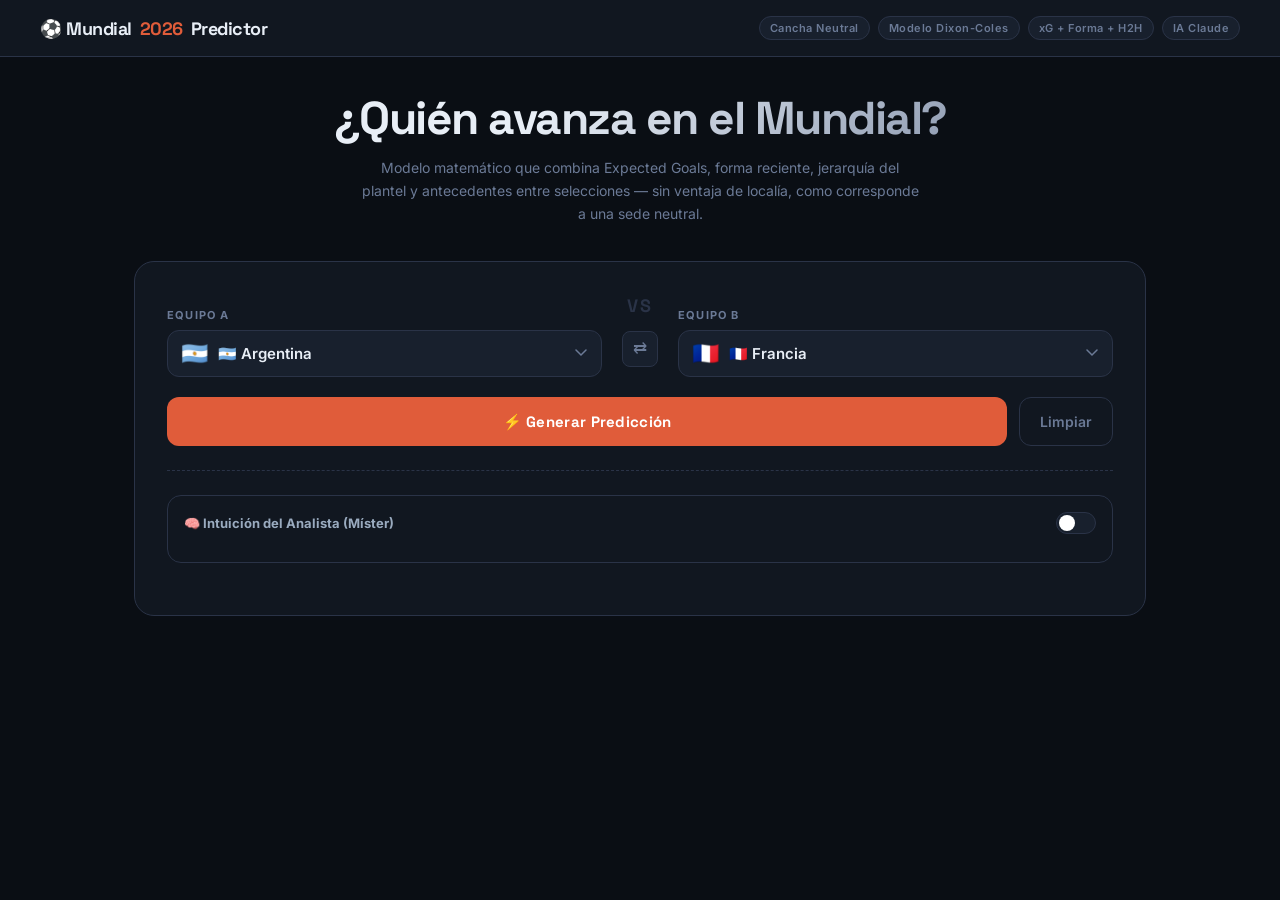
==== index.html @ 2b90922e "refactor: Eliminar módulo de mercado de UI y delegarlo al prompt dinámico de la IA" ====
<!DOCTYPE html>
<html lang="es">
<head>
<meta charset="UTF-8">
<meta name="viewport" content="width=device-width, initial-scale=1.0">
<title>Mundial 2026 — Predictor Avanzado</title>

<script async src="https://pagead2.googlesyndication.com/pagead/js/adsbygoogle.js?client=ca-pub-3773162885615720" crossorigin="anonymous"></script>

<style>
  @import url('https://fonts.googleapis.com/css2?family=Inter:wght@300;400;500;600;700;800;900&family=Space+Grotesk:wght@400;500;600;700;800&display=swap');

  :root {
    --bg: #0a0e14;
    --surface: #111720;
    --surface2: #18202d;
    --surface3: #1e2838;
    --border: #2a3347;
    --text: #e8eef6;
    --text-muted: #6b7a96;
    --text-soft: #9aabbf;
    --accent: #e05c3a;
    --accent2: #4a9eff;
    --green: #3ecf8e;
    --gold: #f0b429;
    --purple: #a855f7;
  }

  * { box-sizing: border-box; margin: 0; padding: 0; }

  body {
    background: var(--bg);
    color: var(--text);
    font-family: 'Inter', sans-serif;
    min-height: 100vh;
    display: flex;
    flex-direction: column;
    align-items: center;
  }

  header {
    width: 100%;
    padding: 16px 40px;
    border-bottom: 1px solid var(--border);
    display: flex;
    align-items: center;
    gap: 14px;
    background: var(--surface);
    position: sticky;
    top: 0;
    z-index: 100;
  }
  .logo {
    font-family: 'Space Grotesk', sans-serif;
    font-size: 18px;
    font-weight: 800;
    letter-spacing: -0.5px;
    display: flex;
    align-items: center;
    gap: 8px;
  }
  .logo .hl { color: var(--accent); }

  .header-pills { margin-left: auto; display: flex; gap: 8px; flex-wrap: wrap; }
  .pill {
    font-size: 11px; font-weight: 600; letter-spacing: 0.5px;
    padding: 4px 10px; border-radius: 20px;
    background: var(--surface2); border: 1px solid var(--border); color: var(--text-muted);
  }

  main { width: 100%; max-width: 1060px; padding: 36px 24px 80px; }

  .hero { text-align: center; margin-bottom: 36px; }
  .hero h1 {
    font-family: 'Space Grotesk', sans-serif;
    font-size: clamp(26px, 5vw, 46px);
    font-weight: 800; letter-spacing: -1.5px; line-height: 1.1;
    background: linear-gradient(135deg, var(--text) 40%, var(--text-muted));
    -webkit-background-clip: text; -webkit-text-fill-color: transparent; background-clip: text;
    margin-bottom: 12px;
  }
  .hero p { color: var(--text-muted); font-size: 14px; max-width: 560px; margin: 0 auto; line-height: 1.65; }

  .selector-card {
    background: var(--surface); border: 1px solid var(--border);
    border-radius: 20px; padding: 32px; margin-bottom: 24px;
  }

  .teams-row {
    display: grid; grid-template-columns: 1fr auto 1fr;
    gap: 20px; align-items: end; margin-bottom: 20px;
  }
  .vs-badge {
    font-family: 'Space Grotesk', sans-serif; font-size: 18px; font-weight: 800;
    color: var(--border); text-align: center; padding-bottom: 14px; letter-spacing: 2px;
  }
  .team-selector label {
    display: block; font-size: 11px; font-weight: 700;
    letter-spacing: 1.2px; text-transform: uppercase; color: var(--text-muted); margin-bottom: 8px;
  }
  .select-wrapper { position: relative; }
  .team-preview {
    position: absolute; left: 14px; top: 50%; transform: translateY(-50%);
    font-size: 22px; pointer-events: none; z-index: 1; line-height: 1;
  }
  .team-selector select {
    width: 100%; background: var(--surface2); color: var(--text);
    border: 1px solid var(--border); border-radius: 12px;
    padding: 13px 40px 13px 50px; font-size: 15px;
    font-family: 'Inter', sans-serif; font-weight: 600; cursor: pointer; appearance: none;
    background-image: url("data:image/svg+xml,%3Csvg xmlns='http://www.w3.org/2000/svg' width='12' height='8' viewBox='0 0 12 8'%3E%3Cpath d='M1 1l5 5 5-5' stroke='%236b7a96' stroke-width='1.5' fill='none' stroke-linecap='round'/%3E%3C/svg%3E");
    background-repeat: no-repeat; background-position: right 14px center; transition: border-color .15s;
  }
  .team-selector select:focus { outline: none; border-color: var(--accent2); box-shadow: 0 0 0 3px rgba(74,158,255,.1); }
  .team-selector select optgroup { background: var(--surface); color: var(--accent2); font-weight: 700; font-size: 12px; }
  .team-selector select option { color: var(--text); font-weight: 500; background: var(--surface2); }

  .swap-btn {
    background: var(--surface2); border: 1px solid var(--border); border-radius: 8px;
    color: var(--text-muted); font-size: 17px; cursor: pointer;
    width: 36px; height: 36px; display: flex; align-items: center; justify-content: center;
    transition: all .15s; margin: 0 auto 10px;
  }
  .swap-btn:hover { background: var(--surface3); color: var(--text); border-color: var(--text-muted); }

  .btn-row { display: flex; gap: 12px; }
  .predict-btn {
    flex: 1; padding: 15px; background: var(--accent); color: white; border: none;
    border-radius: 12px; font-size: 15px; font-weight: 700; font-family: 'Space Grotesk', sans-serif;
    cursor: pointer; transition: opacity .15s, transform .1s; letter-spacing: 0.3px;
  }
  .predict-btn:hover { opacity: .88; }
  .predict-btn:active { transform: scale(.98); }
  .predict-btn:disabled { opacity: .4; cursor: not-allowed; }
  .clear-btn {
    padding: 15px 20px; background: transparent; color: var(--text-muted);
    border: 1px solid var(--border); border-radius: 12px; font-size: 14px; font-weight: 600;
    cursor: pointer; transition: all .15s; font-family: 'Inter', sans-serif;
  }
  .clear-btn:hover { color: var(--text); border-color: var(--text-muted); }

  .error-msg {
    background: rgba(224,92,58,.1); border: 1px solid rgba(224,92,58,.3);
    border-radius: 10px; padding: 14px 18px; color: #f09070; font-size: 14px;
    margin-top: 12px; display: none;
  }
  .error-msg.visible { display: block; }

  /* Market & User Settings */
  .market-settings {
    margin-top: 24px; padding-top: 24px; border-top: 1px dashed var(--border);
  }
  .settings-section { margin-bottom: 20px; background: var(--surface); padding: 16px; border-radius: 14px; border: 1px solid var(--border); }
  .market-header { display: flex; justify-content: space-between; align-items: center; margin-bottom: 12px; }
  .market-title { font-size: 13px; font-weight: 700; color: var(--text-soft); display: flex; align-items: center; gap: 8px; }
  .market-toggle { 
    appearance: none; width: 40px; height: 22px; background: var(--surface2); border-radius: 20px;
    position: relative; cursor: pointer; outline: none; border: 1px solid var(--border); transition: 0.3s;
  }
  .market-toggle:checked { background: var(--accent); border-color: var(--accent); }
  .market-toggle::after {
    content: ''; position: absolute; top: 2px; left: 2px; width: 16px; height: 16px;
    background: white; border-radius: 50%; transition: 0.3s;
  }
  .market-toggle:checked::after { transform: translateX(18px); }
  
  .market-body { display: none; gap: 12px; flex-wrap: wrap; animation: fadeIn .3s ease; }
  .market-input-group { flex: 1; min-width: 80px; background: var(--surface2); padding: 10px; border-radius: 10px; border: 1px solid var(--border); }
  .market-input-group label { display: block; font-size: 9px; font-weight: 700; text-transform: uppercase; color: var(--text-muted); margin-bottom: 6px; }
  .market-input-group input { width: 100%; background: var(--surface); color: var(--text); border: 1px solid var(--border); padding: 6px; border-radius: 6px; font-family: 'Space Grotesk', sans-serif; font-weight: 700; font-size: 14px; text-align: center; }
  .market-input-group input:focus { outline: none; border-color: var(--accent); }
  .weight-group { border-color: var(--purple); }
  .weight-group label { color: var(--purple); }

  .loading { display: none; text-align: center; padding: 48px 24px; }
  .loading.visible { display: block; }
  .spinner-ring {
    width: 44px; height: 44px; border: 3px solid var(--border); border-top-color: var(--accent);
    border-radius: 50%; animation: spin .7s linear infinite; margin: 0 auto 16px;
  }
  @keyframes spin { to { transform: rotate(360deg); } }
  .loading p { color: var(--text-muted); font-size: 14px; }
  .loading .loading-team { color: var(--text); font-weight: 700; font-size: 17px; margin-bottom: 6px; }

  .result-section { display: none; }
  .result-section.visible { display: block; animation: fadeIn .3s ease; }
  @keyframes fadeIn { from { opacity: 0; transform: translateY(8px); } to { opacity: 1; transform: translateY(0); } }

  /* Match header */
  .match-header {
    display: grid; grid-template-columns: 1fr auto 1fr;
    align-items: center; gap: 20px; margin-bottom: 20px;
    padding: 28px 32px; background: var(--surface); border: 1px solid var(--border); border-radius: 20px;
  }
  .team-info { text-align: center; }
  .team-flag { font-size: 54px; line-height: 1; display: block; margin-bottom: 10px; }
  .team-name { font-family: 'Space Grotesk', sans-serif; font-size: 19px; font-weight: 800; letter-spacing: -0.4px; }
  .team-confed { font-size: 11px; color: var(--text-muted); margin-top: 3px; text-transform: uppercase; letter-spacing: 1px; }
  .team-rating {
    display: inline-flex; align-items: center; gap: 5px; margin-top: 8px; font-size: 13px; font-weight: 700;
    padding: 4px 12px; border-radius: 20px; background: var(--surface2); border: 1px solid var(--border);
  }
  .match-center { text-align: center; }
  .vs-text { font-family: 'Space Grotesk', sans-serif; font-size: 22px; font-weight: 800; color: var(--border); letter-spacing: 3px; }
  .match-badge {
    display: inline-block; font-size: 10px; font-weight: 700; letter-spacing: 1.5px;
    text-transform: uppercase; color: var(--text-muted); border: 1px solid var(--border);
    border-radius: 20px; padding: 3px 10px; margin-top: 8px;
  }
  .neutral-badge {
    display: inline-block; font-size: 10px; font-weight: 700; padding: 3px 10px;
    border-radius: 20px; background: rgba(62,207,142,.1); border: 1px solid rgba(62,207,142,.3);
    color: var(--green); margin-top: 6px; letter-spacing: 0.5px;
  }

  /* H2H bar */
  .h2h-card {
    background: var(--surface); border: 1px solid var(--border); border-radius: 16px;
    padding: 20px 24px; margin-bottom: 20px;
  }
  .h2h-title { font-size: 11px; font-weight: 700; text-transform: uppercase; letter-spacing: 1px; color: var(--text-muted); margin-bottom: 14px; }
  .h2h-bar-wrap { display: flex; align-items: center; gap: 14px; margin-bottom: 10px; }
  .h2h-team { font-size: 13px; font-weight: 700; min-width: 90px; }
  .h2h-team.right { text-align: right; }
  .h2h-bar { flex: 1; height: 10px; background: var(--surface2); border-radius: 10px; overflow: hidden; display: flex; }
  .h2h-seg-a { background: var(--accent2); height: 100%; transition: width .6s ease; }
  .h2h-seg-d { background: var(--surface3); height: 100%; }
  .h2h-seg-b { background: var(--accent); height: 100%; transition: width .6s ease; }
  .h2h-counts { display: flex; justify-content: space-between; font-size: 13px; font-weight: 600; }
  .h2h-counts .wins-a { color: var(--accent2); }
  .h2h-counts .draws { color: var(--text-muted); }
  .h2h-counts .wins-b { color: var(--accent); }
  .h2h-note { font-size: 12px; color: var(--text-muted); margin-top: 8px; }

  /* Radar / profile strip */
  .profile-strip {
    display: grid; grid-template-columns: 1fr 1fr; gap: 12px; margin-bottom: 20px;
  }
  .profile-card {
    background: var(--surface); border: 1px solid var(--border); border-radius: 16px; padding: 20px;
  }
  .profile-card h4 { font-size: 13px; font-weight: 700; margin-bottom: 14px; display: flex; align-items: center; gap: 8px; }
  .attr-row { display: flex; align-items: center; gap: 10px; margin-bottom: 10px; }
  .attr-label { font-size: 11px; color: var(--text-muted); min-width: 120px; font-weight: 500; }
  .attr-bar-track { flex: 1; background: var(--surface2); border-radius: 6px; height: 6px; overflow: hidden; }
  .attr-bar-fill { height: 100%; border-radius: 6px; transition: width .5s ease; }
  .attr-val { font-size: 12px; font-weight: 700; min-width: 34px; text-align: right; }

  /* Top scores */
  .top-scores { display: grid; grid-template-columns: repeat(3, 1fr); gap: 10px; margin-bottom: 20px; }
  .score-card {
    background: var(--surface); border: 1px solid var(--border); border-radius: 14px;
    padding: 16px; text-align: center;
  }
  .score-card.top1 { border-color: var(--gold); }
  .score-card .rank { font-size: 10px; font-weight: 700; letter-spacing: 1px; text-transform: uppercase; color: var(--text-muted); margin-bottom: 6px; }
  .score-card .score-val { font-family: 'Space Grotesk', sans-serif; font-size: 24px; font-weight: 800; letter-spacing: -0.5px; }
  .score-card.top1 .score-val { color: var(--gold); }
  .score-card .score-pct { font-size: 12px; color: var(--text-muted); margin-top: 4px; }

  /* Prob bars */
  .prob-bars { display: grid; grid-template-columns: 1fr 1fr 1fr; gap: 12px; margin-bottom: 20px; }
  .prob-bar-card {
    background: var(--surface); border: 1px solid var(--border); border-radius: 14px;
    padding: 22px 20px; text-align: center; position: relative; overflow: hidden;
  }
  .prob-bar-card::after {
    content: ''; position: absolute; bottom: 0; left: 0; right: 0;
    height: 3px; border-radius: 0 0 14px 14px;
  }
  .prob-bar-card.teamA::after { background: var(--accent2); }
  .prob-bar-card.draw::after  { background: var(--gold); }
  .prob-bar-card.teamB::after { background: var(--accent); }
  .prob-bar-card .label { font-size: 11px; font-weight: 700; letter-spacing: 0.8px; text-transform: uppercase; color: var(--text-muted); margin-bottom: 10px; }
  .prob-bar-card .value { font-family: 'Space Grotesk', sans-serif; font-size: 36px; font-weight: 800; letter-spacing: -1.5px; line-height: 1; }
  .prob-bar-card.teamA .value { color: var(--accent2); }
  .prob-bar-card.draw .value  { color: var(--gold); }
  .prob-bar-card.teamB .value { color: var(--accent); }
  .prob-bar-card .sub { font-size: 12px; color: var(--text-muted); margin-top: 6px; }
  .prob-fill-track { background: var(--surface2); border-radius: 4px; height: 4px; margin-top: 12px; overflow: hidden; }
  .prob-fill { height: 100%; border-radius: 4px; transition: width .8s ease; }
  .prob-bar-card.teamA .prob-fill { background: var(--accent2); }
  .prob-bar-card.draw .prob-fill  { background: var(--gold); }
  .prob-bar-card.teamB .prob-fill { background: var(--accent); }

  /* Stats strip */
  .stats-strip { display: grid; grid-template-columns: repeat(4, 1fr); gap: 10px; margin-bottom: 20px; }
  .stat-box { background: var(--surface); border: 1px solid var(--border); border-radius: 14px; padding: 16px; text-align: center; }
  .stat-box .s-label { font-size: 10px; font-weight: 700; text-transform: uppercase; letter-spacing: 1px; color: var(--text-muted); margin-bottom: 6px; }
  .stat-box .s-val { font-family: 'Space Grotesk', sans-serif; font-size: 20px; font-weight: 800; }
  .stat-box .s-sub { font-size: 11px; color: var(--text-muted); margin-top: 3px; }

  /* Matrix */
  .matrix-wrapper {
    background: var(--surface); border: 1px solid var(--border);
    border-radius: 20px; padding: 28px; overflow-x: auto; margin-bottom: 12px;
  }
  .section-title {
    font-family: 'Space Grotesk', sans-serif; font-size: 13px; font-weight: 700;
    color: var(--text-muted); letter-spacing: 0.5px; text-transform: uppercase;
    margin-bottom: 16px; display: flex; align-items: center; gap: 8px;
  }
  .section-title .dot { width: 7px; height: 7px; border-radius: 50%; background: var(--accent); flex-shrink: 0; }
  .matrix-legend { display: flex; gap: 16px; flex-wrap: wrap; margin-bottom: 14px; }
  .legend-item { display: flex; align-items: center; gap: 6px; font-size: 11px; color: var(--text-muted); }
  .legend-swatch { width: 12px; height: 12px; border-radius: 3px; }
  .axis-label-x { text-align: center; font-size: 10px; font-weight: 700; letter-spacing: 1.5px; text-transform: uppercase; color: var(--accent); margin-bottom: 10px; }
  .axis-label-y-wrap { display: flex; align-items: center; gap: 12px; }
  .axis-label-y { writing-mode: vertical-rl; transform: rotate(180deg); font-size: 10px; font-weight: 700; letter-spacing: 1.5px; text-transform: uppercase; color: var(--accent2); }
  table.matrix { border-collapse: separate; border-spacing: 4px; }
  table.matrix th { font-size: 12px; font-weight: 700; color: var(--text-muted); text-align: center; padding: 0 6px 6px; min-width: 72px; }
  table.matrix td {
    border-radius: 10px; text-align: center; padding: 11px 6px 9px; min-width: 72px;
    cursor: default; transition: transform .12s, filter .12s; position: relative;
  }
  table.matrix td:hover { transform: scale(1.07); filter: brightness(1.2); z-index: 2; }
  table.matrix td .pct { font-family: 'Space Grotesk', sans-serif; font-size: 15px; font-weight: 700; display: block; line-height: 1; }
  table.matrix td .score { font-size: 10px; margin-top: 5px; opacity: .6; display: block; font-weight: 600; }
  table.matrix td.highlighted { box-shadow: 0 0 0 2.5px var(--gold) !important; }
  td.c-max  { background: #b83220; }
  td.c-high { background: #8a2416; }
  td.c-mid  { background: #2a6880; }
  td.c-low  { background: #1f3f54; }
  td.c-vlow { background: #141f2a; }

  /* Model explainer */
  .model-explainer {
    background: var(--surface); border: 1px solid var(--border); border-radius: 16px;
    padding: 20px 24px; margin-bottom: 20px; font-size: 13px; color: var(--text-muted); line-height: 1.6;
  }
  .model-explainer strong { color: var(--text-soft); }
  .model-weights { display: flex; flex-wrap: wrap; gap: 10px; margin-top: 12px; }
  .weight-chip {
    background: var(--surface2); border: 1px solid var(--border); border-radius: 8px;
    padding: 5px 12px; font-size: 11px; font-weight: 600; color: var(--text-muted);
  }
  .weight-chip span { color: var(--text); }

  /* AI */
  .ai-btn {
    background: linear-gradient(135deg, #6366f1, #a855f7); color: white; border: none;
    padding: 16px 24px; border-radius: 14px; font-weight: 700;
    font-family: 'Space Grotesk', sans-serif; font-size: 15px; cursor: pointer;
    margin-top: 20px; width: 100%; display: flex; align-items: center; justify-content: center;
    gap: 10px; transition: transform .2s, opacity .2s; box-shadow: 0 4px 20px rgba(168,85,247,.3);
  }
  .ai-btn:hover { opacity: .9; transform: translateY(-1px); }
  .ai-btn:disabled { opacity: .5; cursor: not-allowed; transform: none; }
  .ai-loading { display: none; align-items: center; gap: 12px; color: var(--purple); font-weight: 600; font-size: 14px; margin-top: 20px; justify-content: center; }
  .ai-loading.visible { display: flex; }
  .ai-card {
    background: var(--surface); border: 1px solid rgba(168,85,247,.4); border-radius: 20px;
    padding: 32px; margin-top: 20px; display: none; position: relative; overflow: hidden;
  }
  .ai-card::before { content: ''; position: absolute; top: 0; left: 0; right: 0; height: 3px; background: linear-gradient(90deg, #6366f1, #a855f7, #ec4899); }
  .ai-card.visible { display: block; animation: fadeIn .5s ease-out; }
  .ai-card-header { display: flex; align-items: center; justify-content: space-between; margin-bottom: 20px; }
  .ai-card h3 { font-family: 'Space Grotesk', sans-serif; font-size: 17px; font-weight: 700; display: flex; align-items: center; gap: 8px; }
  .ai-content { color: var(--text-soft); line-height: 1.75; font-size: 15px; }
  .ai-content p { margin-bottom: 16px; }
  .ai-content p:last-child { margin-bottom: 0; }
  .copy-btn {
    background: var(--surface2); border: 1px solid var(--border); border-radius: 8px;
    color: var(--text-muted); font-size: 12px; font-weight: 600; cursor: pointer;
    padding: 6px 12px; transition: all .15s; font-family: 'Inter', sans-serif; display: flex; align-items: center; gap: 6px;
  }
  .copy-btn:hover { color: var(--text); border-color: var(--text-muted); }

  @media (max-width: 680px) {
    header { padding: 14px 18px; }
    .header-pills { display: none; }
    main { padding: 24px 16px 60px; }
    .teams-row { grid-template-columns: 1fr; }
    .vs-badge { display: none; }
    .match-header { grid-template-columns: 1fr; gap: 14px; padding: 22px 18px; }
    .match-center { order: -1; }
    .prob-bars, .top-scores { grid-template-columns: 1fr; gap: 8px; }
    .stats-strip { grid-template-columns: 1fr 1fr; }
    .profile-strip { grid-template-columns: 1fr; }
    table.matrix td { min-width: 50px; padding: 8px 4px; }
    table.matrix td .pct { font-size: 12px; }
    table.matrix td .score { font-size: 9px; }
    .btn-row { flex-direction: column; }
  }
</style>
</head>
<body>

<header>
  <div class="logo">⚽ Mundial <span class="hl">2026</span> Predictor</div>
  <div class="header-pills">
    <span class="pill">Cancha Neutral</span>
    <span class="pill">Modelo Dixon-Coles</span>
    <span class="pill">xG + Forma + H2H</span>
    <span class="pill">IA Claude</span>
  </div>
</header>

<main>
  <div class="hero">
    <h1>¿Quién avanza en el Mundial?</h1>
    <p>Modelo matemático que combina Expected Goals, forma reciente, jerarquía del plantel y antecedentes entre selecciones — sin ventaja de localía, como corresponde a una sede neutral.</p>
  </div>

  <div style="width: 100%; max-width: 728px; margin: 0 auto 24px; text-align: center;">
    <ins class="adsbygoogle"
         style="display:block"
         data-ad-client="ca-pub-3773162885615720"
         data-ad-slot="7040594216"
         data-ad-format="auto"
         data-full-width-responsive="true"></ins>
    <script>
         (adsbygoogle = window.adsbygoogle || []).push({});
    </script>
  </div>

  <div class="selector-card">
    <div class="teams-row">
      <div class="team-selector">
        <label>Equipo A</label>
        <div class="select-wrapper">
          <span class="team-preview" id="previewA">🏳️</span>
          <select id="teamA" onchange="updatePreview('A')">
            <option value="">— Seleccioná un equipo —</option>
          </select>
        </div>
      </div>
      <div style="text-align:center">
        <div class="vs-badge">VS</div>
        <button class="swap-btn" onclick="swapTeams()" title="Intercambiar equipos">⇄</button>
      </div>
      <div class="team-selector">
        <label>Equipo B</label>
        <div class="select-wrapper">
          <span class="team-preview" id="previewB">🏳️</span>
          <select id="teamB" onchange="updatePreview('B')">
            <option value="">— Seleccioná un equipo —</option>
          </select>
        </div>
      </div>
    </div>
    <div class="btn-row">
      <button class="predict-btn" id="predictBtn" onclick="runPrediction()">⚡ Generar Predicción</button>
      <button class="clear-btn" onclick="clearResults()">Limpiar</button>
    </div>
    <div class="error-msg" id="errorMsg"></div>
    
    <div class="market-settings">

      <div class="settings-section">
        <div class="market-header">
          <div class="market-title">🧠 Intuición del Analista (Míster)</div>
          <input type="checkbox" id="userToggle" class="market-toggle" onchange="document.getElementById('userBody').style.display = this.checked ? 'flex' : 'none'">
        </div>
        <div class="market-body" id="userBody">
          <div class="market-input-group weight-group">
            <label>Peso (%)</label>
            <input type="number" id="userWeight" value="25" min="0" max="100">
          </div>
          <div class="market-input-group">
            <label>Local (%)</label>
            <input type="number" id="userProbA" value="50" min="0" max="100">
          </div>
          <div class="market-input-group">
            <label>Empate (%)</label>
            <input type="number" id="userProbD" value="30" min="0" max="100">
          </div>
          <div class="market-input-group">
            <label>Visitante (%)</label>
            <input type="number" id="userProbB" value="20" min="0" max="100">
          </div>
        </div>
      </div>
    </div>
  </div>

  <div class="loading" id="loading">
    <div class="spinner-ring"></div>
    <div class="loading-team" id="loadingTeam"></div>
    <p>Calculando modelo compuesto...</p>
  </div>

  <div class="result-section" id="resultSection">
    <div class="match-header" id="matchHeader"></div>
    <div class="h2h-card" id="h2hCard"></div>
    <div class="profile-strip" id="profileStrip"></div>
    <div class="section-title" style="margin-bottom:12px"><div class="dot" style="background:var(--gold)"></div>Resultados más probables</div>
    <div class="top-scores" id="topScores"></div>
    <div class="section-title" style="margin-bottom:12px"><div class="dot"></div>Probabilidades de resultado</div>
    <div class="prob-bars" id="probBars"></div>
    <div class="stats-strip" id="statsStrip"></div>
    <div class="matrix-wrapper" id="matrixWrapper"></div>
    <div class="model-explainer" id="modelExplainer"></div>

    <div style="width: 100%; margin-bottom: 20px; text-align: center;">
      <ins class="adsbygoogle"
           style="display:block"
           data-ad-client="ca-pub-3773162885615720"
           data-ad-slot="5585821985"
           data-ad-format="auto"
           data-full-width-responsive="true"></ins>
      <script>
           (adsbygoogle = window.adsbygoogle || []).push({});
      </script>
    </div>

    <button class="ai-btn" id="aiBtn" onclick="handleAIGeneration()">✨ Generar Prompt para mi IA Local</button>
    <div class="ai-loading" id="aiLoading">
      <div class="spinner-ring" style="width:20px;height:20px;border-width:2px;border-top-color:var(--purple);margin:0;"></div>
      Analizando tácticas, planteles e historial...
    </div>
    <div class="ai-card" id="aiCard">
      <div class="ai-card-header">
        <h3>✨ Análisis Táctico Pre-Partido</h3>
        <button class="copy-btn" id="copyBtn" onclick="copyAnalysis()">📋 Copiar</button>
      </div>
      <div class="ai-content" id="aiContent"></div>
    </div>
  </div>
</main>

<script>
// ════════════════════════════════════════════════════════════════════════════
//  BASE DE DATOS — 48 SELECCIONES
//  Cada equipo tiene:
//    xg:    Expected Goals generados p/90 min (calidad ofensiva)
//    xga:   Expected Goals concedidos p/90 min (solidez defensiva)
//    form:  Puntos en últimos 10 partidos internacionales /30 (escala 0-1)
//    squad: Jerarquía del plantel 0-10 (valor de mercado, estrellas, profundidad)
//    rank:  Posición FIFA aproximada a 2025 (se usa para H2H weighting)
//
//  FUENTES CONCEPTUALES: Rankings FIFA 2025, Eliminatorias, EURO 2024,
//  Copa América 2024, Clasificatorias mundialistas AFC/CAF/CONCACAF 2025.
//  Los xG son promedios estimados de las últimas 20 fechas FIFA.
// ════════════════════════════════════════════════════════════════════════════
const TEAMS = [
  // CONMEBOL
  { name:"Argentina",           flag:"🇦🇷", confed:"CONMEBOL", xg:2.10, xga:0.58, form:0.83, squad:9.4, rank:1,
    h2h:{} },
  { name:"Brasil",              flag:"🇧🇷", confed:"CONMEBOL", xg:1.90, xga:0.72, form:0.70, squad:9.0, rank:5,
    h2h:{} },
  { name:"Uruguay",             flag:"🇺🇾", confed:"CONMEBOL", xg:1.72, xga:0.80, form:0.73, squad:7.8, rank:6,
    h2h:{} },
  { name:"Colombia",            flag:"🇨🇴", confed:"CONMEBOL", xg:1.68, xga:0.70, form:0.77, squad:7.5, rank:9,
    h2h:{} },
  { name:"Ecuador",             flag:"🇪🇨", confed:"CONMEBOL", xg:1.38, xga:0.88, form:0.60, squad:6.2, rank:43,
    h2h:{} },
  { name:"Paraguay",            flag:"🇵🇾", confed:"CONMEBOL", xg:0.92, xga:1.00, form:0.50, squad:5.5, rank:63,
    h2h:{} },
  // UEFA
  { name:"España",              flag:"🇪🇸", confed:"UEFA",    xg:2.12, xga:0.52, form:0.90, squad:9.6, rank:2,
    h2h:{} },
  { name:"Francia",             flag:"🇫🇷", confed:"UEFA",    xg:2.05, xga:0.55, form:0.80, squad:9.5, rank:3,
    h2h:{} },
  { name:"Inglaterra",          flag:"🏴󠁧󠁢󠁥󠁮󠁧󠁿", confed:"UEFA",    xg:1.92, xga:0.60, form:0.75, squad:9.2, rank:4,
    h2h:{} },
  { name:"Portugal",            flag:"🇵🇹", confed:"UEFA",    xg:1.88, xga:0.68, form:0.78, squad:9.0, rank:6,
    h2h:{} },
  { name:"Alemania",            flag:"🇩🇪", confed:"UEFA",    xg:1.82, xga:0.78, form:0.72, squad:8.8, rank:12,
    h2h:{} },
  { name:"Países Bajos",        flag:"🇳🇱", confed:"UEFA",    xg:1.72, xga:0.75, form:0.68, squad:8.5, rank:7,
    h2h:{} },
  { name:"Bélgica",             flag:"🇧🇪", confed:"UEFA",    xg:1.58, xga:0.90, form:0.58, squad:7.8, rank:3,
    h2h:{} },
  { name:"Croacia",             flag:"🇭🇷", confed:"UEFA",    xg:1.42, xga:0.85, form:0.63, squad:7.5, rank:10,
    h2h:{} },
  { name:"Suiza",               flag:"🇨🇭", confed:"UEFA",    xg:1.38, xga:0.88, form:0.65, squad:7.2, rank:19,
    h2h:{} },
  { name:"Austria",             flag:"🇦🇹", confed:"UEFA",    xg:1.35, xga:0.95, form:0.63, squad:7.0, rank:25,
    h2h:{} },
  { name:"Turquía",             flag:"🇹🇷", confed:"UEFA",    xg:1.32, xga:1.10, form:0.60, squad:6.8, rank:29,
    h2h:{} },
  { name:"Noruega",             flag:"🇳🇴", confed:"UEFA",    xg:1.42, xga:1.05, form:0.62, squad:7.0, rank:20,
    h2h:{} },
  { name:"Suecia",              flag:"🇸🇪", confed:"UEFA",    xg:1.30, xga:1.08, form:0.55, squad:6.5, rank:32,
    h2h:{} },
  { name:"República Checa",     flag:"🇨🇿", confed:"UEFA",    xg:1.25, xga:1.12, form:0.50, squad:6.2, rank:37,
    h2h:{} },
  { name:"Escocia",             flag:"🏴󠁧󠁢󠁳󠁣󠁴󠁿", confed:"UEFA",    xg:1.15, xga:1.18, form:0.47, squad:5.8, rank:41,
    h2h:{} },
  { name:"Bosnia y Herzegovina",flag:"🇧🇦", confed:"UEFA",    xg:1.10, xga:1.28, form:0.45, squad:5.5, rank:55,
    h2h:{} },
  // CONCACAF
  { name:"Estados Unidos",      flag:"🇺🇸", confed:"CONCACAF", xg:1.42, xga:1.00, form:0.65, squad:7.2, rank:13,
    h2h:{} },
  { name:"México",              flag:"🇲🇽", confed:"CONCACAF", xg:1.28, xga:1.10, form:0.55, squad:6.8, rank:15,
    h2h:{} },
  { name:"Canadá",              flag:"🇨🇦", confed:"CONCACAF", xg:1.32, xga:1.05, form:0.63, squad:6.8, rank:38,
    h2h:{} },
  { name:"Panamá",              flag:"🇵🇦", confed:"CONCACAF", xg:1.02, xga:1.22, form:0.52, squad:5.5, rank:50,
    h2h:{} },
  { name:"Haití",               flag:"🇭🇹", confed:"CONCACAF", xg:0.88, xga:1.48, form:0.38, squad:4.5, rank:80,
    h2h:{} },
  { name:"Curazao",             flag:"🇨🇼", confed:"CONCACAF", xg:0.82, xga:1.52, form:0.35, squad:4.2, rank:95,
    h2h:{} },
  // CAF
  { name:"Marruecos",           flag:"🇲🇦", confed:"CAF",     xg:1.48, xga:0.60, form:0.75, squad:7.8, rank:14,
    h2h:{} },
  { name:"Senegal",             flag:"🇸🇳", confed:"CAF",     xg:1.42, xga:0.82, form:0.68, squad:7.5, rank:18,
    h2h:{} },
  { name:"Egipto",              flag:"🇪🇬", confed:"CAF",     xg:1.22, xga:0.92, form:0.60, squad:6.8, rank:34,
    h2h:{} },
  { name:"Costa de Marfil",     flag:"🇨🇮", confed:"CAF",     xg:1.28, xga:1.02, form:0.62, squad:7.0, rank:42,
    h2h:{} },
  { name:"Argelia",             flag:"🇩🇿", confed:"CAF",     xg:1.12, xga:1.15, form:0.53, squad:6.5, rank:56,
    h2h:{} },
  { name:"Sudáfrica",           flag:"🇿🇦", confed:"CAF",     xg:1.12, xga:1.12, form:0.50, squad:6.2, rank:58,
    h2h:{} },
  { name:"Túnez",               flag:"🇹🇳", confed:"CAF",     xg:1.08, xga:1.18, form:0.48, squad:6.0, rank:49,
    h2h:{} },
  { name:"Ghana",               flag:"🇬🇭", confed:"CAF",     xg:1.08, xga:1.22, form:0.45, squad:6.0, rank:60,
    h2h:{} },
  { name:"Rep. Dem. del Congo", flag:"🇨🇩", confed:"CAF",     xg:1.02, xga:1.28, form:0.43, squad:5.8, rank:68,
    h2h:{} },
  { name:"Cabo Verde",          flag:"🇨🇻", confed:"CAF",     xg:0.92, xga:1.32, form:0.47, squad:5.2, rank:75,
    h2h:{} },
  // AFC
  { name:"Japón",               flag:"🇯🇵", confed:"AFC",     xg:1.62, xga:0.82, form:0.78, squad:8.0, rank:16,
    h2h:{} },
  { name:"Corea del Sur",       flag:"🇰🇷", confed:"AFC",     xg:1.38, xga:0.92, form:0.65, squad:7.5, rank:23,
    h2h:{} },
  { name:"Australia",           flag:"🇦🇺", confed:"AFC",     xg:1.22, xga:0.98, form:0.60, squad:6.8, rank:24,
    h2h:{} },
  { name:"Irán",                flag:"🇮🇷", confed:"AFC",     xg:1.18, xga:0.92, form:0.57, squad:6.5, rank:22,
    h2h:{} },
  { name:"Arabia Saudita",      flag:"🇸🇦", confed:"AFC",     xg:1.02, xga:1.18, form:0.48, squad:6.2, rank:56,
    h2h:{} },
  { name:"Uzbekistán",          flag:"🇺🇿", confed:"AFC",     xg:1.02, xga:1.22, form:0.50, squad:6.0, rank:71,
    h2h:{} },
  { name:"Qatar",               flag:"🇶🇦", confed:"AFC",     xg:0.88, xga:1.42, form:0.40, squad:5.5, rank:77,
    h2h:{} },
  { name:"Irak",                flag:"🇮🇶", confed:"AFC",     xg:0.82, xga:1.42, form:0.40, squad:5.2, rank:72,
    h2h:{} },
  { name:"Jordania",            flag:"🇯🇴", confed:"AFC",     xg:0.82, xga:1.38, form:0.42, squad:5.0, rank:83,
    h2h:{} },
  // OFC
  { name:"Nueva Zelanda",       flag:"🇳🇿", confed:"OFC",     xg:0.78, xga:1.52, form:0.38, squad:4.8, rank:100,
    h2h:{} },
];

// ════════════════════════════════════════════════════════════════════════════
//  HISTORIAL H2H — Partidos históricos entre selecciones clave
//  Formato: { "A_B": [winsA, draws, winsB, last_advantage] }
//  last_advantage: 1=A ganó último, 0=empate, -1=B ganó último
// ════════════════════════════════════════════════════════════════════════════
const H2H_DATA = {
  "Argentina_Brasil":     [41, 25, 43, -1],
  "Argentina_Francia":    [3, 0, 2, 1],   // Final Qatar 2022 ARG ganó
  "Argentina_España":     [7, 4, 5, 1],
  "Argentina_Inglaterra": [5, 0, 5, 1],   // EURO 87 ARG ganó
  "Argentina_Alemania":   [6, 3, 5, 1],   // Final Brasil 2014 ARG ganó pen
  "Argentina_Uruguay":    [47, 18, 35, 0],
  "Argentina_Colombia":   [18, 11, 13, -1], // Copa Am 2024 COL venció en grupos
  "Argentina_Portugal":   [4, 2, 3, 1],
  "Argentina_México":     [5, 2, 3, 1],   // Qatar 2022
  "Argentina_Países Bajos":[4, 2, 5, 1],  // Qatar 2022 ARG pen
  "Argentina_Croacia":    [3, 1, 2, 1],   // Qatar 2022
  "Argentina_Japón":      [2, 0, 1, 1],
  "Argentina_Marruecos":  [4, 1, 0, 1],
  "Brasil_Francia":       [3, 2, 3, 0],   // QF 2006 FRA ganó
  "Brasil_España":        [4, 3, 5, -1],  // Final Confederaciones 2013 ESP
  "Brasil_Alemania":      [12, 7, 12, -1],// 2014 1-7
  "Brasil_Uruguay":       [48, 11, 36, 1],
  "Brasil_Colombia":      [12, 5, 7, 1],
  "Brasil_Portugal":      [4, 3, 3, 1],
  "Brasil_México":        [8, 2, 1, 1],
  "Brasil_Países Bajos":  [5, 3, 5, -1],  // 2010 NED ganó
  "Brasil_Inglaterra":    [5, 6, 3, 1],
  "Brasil_Japón":         [5, 0, 0, 1],
  "Brasil_Marruecos":     [3, 2, 0, 1],
  "Brasil_Croacia":       [3, 1, 0, 1],
  "España_Francia":       [16, 7, 14, 1],  // UEFA NL 2024 ESP
  "España_Alemania":      [14, 7, 15, 1],  // EURO 2024 SF ESP
  "España_Portugal":      [15, 7, 17, 1],  // NL 2021 ESP
  "España_Inglaterra":    [16, 7, 15, 1],  // Final EURO 2024 ESP
  "España_Países Bajos":  [10, 3, 10, -1], // 2022 NL NED
  "España_Croacia":       [6, 1, 2, 1],
  "España_Italia":        [14, 8, 12, 1],
  "España_Marruecos":     [7, 5, 2, 1],
  "Francia_Alemania":     [15, 11, 16, 1], // EURO 2020 FRA
  "Francia_Portugal":     [8, 4, 9, 0],   // QF EURO 2024 empate pen
  "Francia_Inglaterra":   [17, 10, 9, 1],
  "Francia_Países Bajos": [12, 5, 10, 1],
  "Francia_Croacia":      [5, 1, 2, 1],   // Final 2018 FRA
  "Francia_Marruecos":    [4, 1, 0, 1],   // SF Qatar 2022
  "Alemania_Portugal":    [12, 3, 8, 1],  // EURO 2020 GER 4-2
  "Alemania_Inglaterra":  [15, 6, 14, 1],
  "Alemania_Países Bajos":[22, 9, 18, 1],
  "Alemania_Croacia":     [6, 2, 2, -1],  // NL 2022 CRO
  "Portugal_Inglaterra":  [7, 3, 5, 0],
  "Portugal_Países Bajos":[5, 3, 5, 1],
  "Portugal_Francia":     [5, 4, 8, 0],
  "Inglaterra_Países Bajos":[9, 7, 11, -1], // SF EURO 2024 ENG pen
  "Uruguay_Colombia":     [17, 9, 11, 1],
  "Uruguay_Ecuador":      [15, 5, 9, 1],
  "Colombia_Ecuador":     [14, 9, 8, 1],
  "Estados Unidos_México":[36, 15, 14, 1],
  "Estados Unidos_Canadá":[19, 4, 9, 1],
  "Japón_Corea del Sur":  [14, 24, 16, 1],
  "Japón_Australia":      [9, 3, 5, 1],
  "Marruecos_Senegal":    [11, 5, 8, 0],
  "Marruecos_Egipto":     [9, 6, 7, 1],
  "Senegal_Costa de Marfil":[8, 4, 6, 1],
};

// ════════════════════════════════════════════════════════════════════════════
//  PESOS DEL MODELO COMPUESTO (suman 1.0)
// ════════════════════════════════════════════════════════════════════════════
const W = {
  xg:    0.35,   // Calidad ofensiva/defensiva (Expected Goals)
  form:  0.28,   // Forma reciente (últimos 10 partidos)
  squad: 0.22,   // Jerarquía del plantel
  h2h:   0.15,   // Historial de enfrentamientos directos
};

const CONFEDERACIONES = {
  "CONMEBOL": "CONMEBOL — Sudamérica",
  "UEFA":     "UEFA — Europa",
  "CONCACAF": "CONCACAF — Norte y Centroamérica",
  "CAF":      "CAF — África",
  "AFC":      "AFC — Asia",
  "OFC":      "OFC — Oceanía"
};

// ─── POPULATE SELECTS ──────────────────────────────────────────────────────
const selA = document.getElementById('teamA');
const selB = document.getElementById('teamB');

Object.keys(CONFEDERACIONES).forEach(ck => {
  const gA = document.createElement('optgroup'); gA.label = CONFEDERACIONES[ck];
  const gB = document.createElement('optgroup'); gB.label = CONFEDERACIONES[ck];
  TEAMS.filter(t => t.confed === ck).sort((a,b) => a.name.localeCompare(b.name))
    .forEach(t => {
      [gA, gB].forEach((g, i) => {
        const o = document.createElement('option');
        o.value = t.name;
        o.textContent = `${t.flag} ${t.name}`;
        g.appendChild(o);
      });
    });
  selA.appendChild(gA); selB.appendChild(gB);
});

selA.value = "Argentina";
selB.value = "Francia";
updatePreview('A'); updatePreview('B');

function updatePreview(side) {
  const sel = side === 'A' ? selA : selB;
  const t = TEAMS.find(t => t.name === sel.value);
  document.getElementById(`preview${side}`).textContent = t ? t.flag : '🏳️';
}
function swapTeams() {
  const va = selA.value, vb = selB.value;
  selA.value = vb; selB.value = va;
  updatePreview('A'); updatePreview('B');
}
function clearResults() {
  selA.value = ''; selB.value = '';
  updatePreview('A'); updatePreview('B');
  document.getElementById('resultSection').classList.remove('visible');
  document.getElementById('errorMsg').classList.remove('visible');
  window.scrollTo({ top: 0, behavior: 'smooth' });
}

// ─── H2H LOOKUP ────────────────────────────────────────────────────────────
function getH2H(nameA, nameB) {
  const k1 = `${nameA}_${nameB}`;
  const k2 = `${nameB}_${nameA}`;
  if (H2H_DATA[k1]) return { wA: H2H_DATA[k1][0], draws: H2H_DATA[k1][1], wB: H2H_DATA[k1][2], lastAdv: H2H_DATA[k1][3], found: true };
  if (H2H_DATA[k2]) return { wA: H2H_DATA[k2][2], draws: H2H_DATA[k2][1], wB: H2H_DATA[k2][0], lastAdv: -H2H_DATA[k2][3], found: true };
  return { wA: 0, draws: 0, wB: 0, lastAdv: 0, found: false };
}

// ─── H2H ADVANTAGE FACTOR ──────────────────────────────────────────────────
// Devuelve un factor multiplicativo para lA y lB basado en historial
function h2hFactor(nameA, nameB) {
  const h = getH2H(nameA, nameB);
  if (!h.found) return { fA: 1.0, fB: 1.0 };
  const total = h.wA + h.draws + h.wB;
  if (total === 0) return { fA: 1.0, fB: 1.0 };
  const winRateA = (h.wA + 0.5 * h.draws) / total;
  const winRateB = (h.wB + 0.5 * h.draws) / total;
  // Slight boost/penalty based on historical dominance, max ±8%
  const adjA = 0.96 + (winRateA * 0.08);
  const adjB = 0.96 + (winRateB * 0.08);
  // Extra nudge if won the last game
  const lastA = h.lastAdv > 0 ? 1.02 : h.lastAdv < 0 ? 0.99 : 1.0;
  const lastB = h.lastAdv < 0 ? 1.02 : h.lastAdv > 0 ? 0.99 : 1.0;
  return { fA: adjA * lastA, fB: adjB * lastB };
}

// ─── SQUAD FACTOR ──────────────────────────────────────────────────────────
// Normaliza la diferencia de plantel a un multiplicador de λ
function squadFactor(squadA, squadB) {
  const diff = squadA - squadB; // -10 a +10
  // Max efecto: ±6%
  const fA = 1 + (diff / 10) * 0.06;
  const fB = 1 - (diff / 10) * 0.06;
  return { fA, fB };
}

// ─── FORM FACTOR ───────────────────────────────────────────────────────────
function formFactor(formA, formB) {
  const diff = formA - formB; // -1 a +1
  // Max efecto: ±7%
  const fA = 1 + diff * 0.07;
  const fB = 1 - diff * 0.07;
  return { fA, fB };
}

// ─── DIXON-COLES & POISSON ─────────────────────────────────────────────────
// Parámetro de dependencia (rho). En fútbol suele ser negativo (~ -0.15)
// Esto aumenta la probabilidad de los empates 0-0 y 1-1, y reduce
// marginalmente los 1-0 y 0-1 para ajustarse a la realidad del deporte.
const RHO = -0.15;

function poissonPMF(lambda, k) {
  if (lambda <= 0) return k === 0 ? 1 : 0;
  let logP = k * Math.log(lambda) - lambda;
  for (let i = 1; i <= k; i++) logP -= Math.log(i);
  return Math.exp(logP);
}

function dixonColesTau(lA, lB, a, b, rho) {
  if (a === 0 && b === 0) return Math.max(0, 1 - (lA * lB * rho));
  if (a === 0 && b === 1) return Math.max(0, 1 + (lA * rho));
  if (a === 1 && b === 0) return Math.max(0, 1 + (lB * rho));
  if (a === 1 && b === 1) return Math.max(0, 1 - rho);
  return 1;
}

function buildMatrix(lA, lB, max = 5) {
  const rows = [];
  let totalProb = 0;

  // Paso 1: Generar matriz cruda con el ajuste bivariado de Dixon-Coles
  for (let a = 0; a <= max; a++) {
    const row = [];
    for (let b = 0; b <= max; b++) {
      const pA = poissonPMF(lA, a);
      const pB = poissonPMF(lB, b);
      const tau = dixonColesTau(lA, lB, a, b, RHO);
      const prob = pA * pB * tau; // Probabilidad conjunta ajustada
      row.push(prob);
      totalProb += prob;
    }
    rows.push(row);
  }

  // Paso 2: Normalizar para que la matriz sume exactamente 100%
  // (necesario ya que limitamos los goles a 'max' y aplicamos el factor tau)
  for (let a = 0; a <= max; a++) {
    for (let b = 0; b <= max; b++) {
      rows[a][b] = (rows[a][b] / totalProb) * 100;
    }
  }

  return rows;
}

function getCellClass(pct, maxPct) {
  const r = pct / maxPct;
  if (r > 0.80) return 'c-max';
  if (r > 0.55) return 'c-high';
  if (r > 0.30) return 'c-mid';
  if (r > 0.15) return 'c-low';
  return 'c-vlow';
}

// ─── RATING STARS ──────────────────────────────────────────────────────────
function stars(sq) {
  const full = Math.round(sq / 2);
  return '★'.repeat(full) + '☆'.repeat(5 - full);
}

// ─── ATTR BAR ──────────────────────────────────────────────────────────────
function attrBar(label, val, maxVal, color) {
  const pct = Math.min(100, (val / maxVal) * 100);
  return `<div class="attr-row">
    <span class="attr-label">${label}</span>
    <div class="attr-bar-track"><div class="attr-bar-fill" style="width:${pct}%;background:${color}"></div></div>
    <span class="attr-val" style="color:${color}">${typeof val === 'number' && val < 10 ? val.toFixed(2) : val}</span>
  </div>`;
}

// ─── AI ────────────────────────────────────────────────────────────────────
let currentMatchData = null;

function handleAIGeneration() {
  if (!currentMatchData) return;
  const { tA, tB, pA, pD, pB, maxI, maxJ, lA, lB, h2h } = currentMatchData;

  const aiBtn = document.getElementById('aiBtn');
  const aiCard = document.getElementById('aiCard');
  const aiContent = document.getElementById('aiContent');

  const h2hStr = h2h.found
    ? `Historial H2H: ${tA.name} ganó ${h2h.wA} veces, empates ${h2h.draws}, ${tB.name} ganó ${h2h.wB} veces.`
    : `No hay historial H2H significativo registrado entre estas selecciones.`;

  const prompt = `Míster, acabo de correr una simulación en la web entre ${tA.name} y ${tB.name}.
Aquí tienes los datos base arrojados por el modelo estadístico web (incluyendo mi intuición si la configuré):
- xG esperado: ${tA.name} ${(+lA).toFixed(2)} | ${tB.name} ${(+lB).toFixed(2)}
- Probabilidades arrojadas: ${tA.name} ${pA}% | Empate ${pD}% | ${tB.name} ${pB}%
- Resultado exacto más probable: ${maxI}-${maxJ}
- ${h2hStr}

Por favor, necesito que hagas lo siguiente:
1. Utiliza tus herramientas para buscar e investigar los valores y cuotas reales actuales en prestigiosas casas de apuestas y en Polymarket.
2. Aplica una ponderación integrando esa Sabiduría del Mercado con los datos estadísticos que te acabo de pasar (una combinación de varias fuentes).
3. Finalmente, dame un pronóstico y un análisis táctico en 3 párrafos considerando todo el panorama general.`;

  navigator.clipboard.writeText(prompt).then(() => {
    aiBtn.textContent = "✅ ¡Prompt Copiado!";
    aiContent.innerHTML = `<p style="color:var(--green); text-align:center;"><strong>¡Copiado al portapapeles!</strong><br><br>Para usar la Inteligencia Artificial sin ningún costo de API, simplemente ve a tu consola de Termux y pega el texto que acabo de copiar en nuestro chat. Yo leeré los números en vivo y te haré el análisis gratis directamente ahí.</p>`;
    aiCard.classList.add('visible');
    setTimeout(() => { aiBtn.textContent = "✨ Generar Prompt para mi IA Local"; }, 4000);
  }).catch(err => {
    aiContent.innerHTML = `<p style="color:var(--accent); text-align:center;">Tu navegador bloqueó el portapapeles. Copia este texto manualmente y pégalo en Termux:</p><br><textarea style="width:100%; height:180px; background:var(--surface); color:var(--text); padding:10px; border-radius:8px; border:1px solid var(--border);">${prompt}</textarea>`;
    aiCard.classList.add('visible');
  });
}

function copyAnalysis() {
  const text = document.getElementById('aiContent').innerText;
  navigator.clipboard.writeText(text).then(() => {
    const btn = document.getElementById('copyBtn');
    btn.textContent = '✓ Copiado';
    setTimeout(() => { btn.innerHTML = '📋 Copiar'; }, 2000);
  });
}

// ─── MAIN PREDICTION ───────────────────────────────────────────────────────
function runPrediction() {
  const nameA = selA.value, nameB = selB.value;
  document.getElementById('errorMsg').classList.remove('visible');
  document.getElementById('aiCard').classList.remove('visible');
  document.getElementById('aiBtn').textContent = "✨ Generar Prompt para mi IA Local";
  document.getElementById('aiBtn').disabled = false;

  if (!nameA || !nameB) { showError('Por favor seleccioná los dos equipos.'); return; }
  if (nameA === nameB) { showError('Los dos equipos deben ser diferentes.'); return; }

  const tA = TEAMS.find(t => t.name === nameA);
  const tB = TEAMS.find(t => t.name === nameB);

  document.getElementById('predictBtn').disabled = true;
  document.getElementById('resultSection').classList.remove('visible');
  document.getElementById('loading').classList.add('visible');
  document.getElementById('loadingTeam').textContent = `${tA.flag} ${tA.name}  vs  ${tB.flag} ${tB.name}`;

  // ── MODELO COMPUESTO ────────────────────────────────────────────────────
  // 1) λ base desde xG (en cancha neutral: xG ofensivo * xGA defensivo del rival)
  let lA_base = tA.xg * tB.xga;
  let lB_base = tB.xg * tA.xga;

  // 2) Ajuste por forma reciente
  const ff = formFactor(tA.form, tB.form);
  lA_base *= ff.fA;
  lB_base *= ff.fB;

  // 3) Ajuste por jerarquía de plantel
  const sf = squadFactor(tA.squad, tB.squad);
  lA_base *= sf.fA;
  lB_base *= sf.fB;

  // 4) Ajuste por historial H2H
  const hf = h2hFactor(nameA, nameB);
  lA_base *= hf.fA;
  lB_base *= hf.fB;

  // Clamp mínimo
  const lA = Math.max(0.20, lA_base);
  const lB = Math.max(0.20, lB_base);

  const matrix = buildMatrix(lA, lB);

  let pA = 0, pB = 0, pD = 0;
  // Calcular base estadística (Poisson + Dixon-Coles)
  for (let a = 0; a <= 5; a++) {
    for (let b = 0; b <= 5; b++) {
      const p = matrix[a][b];
      if (a > b) pA += p; else if (b > a) pB += p; else pD += p;
    }
  }

  // --- BLENDING AVANZADO ---
  const useUser = document.getElementById('userToggle').checked;
  
  let wUser = useUser ? (parseFloat(document.getElementById('userWeight').value) || 0) / 100 : 0;
  
  // Limitar pesos para no exceder el 100%
  if (wUser > 1) {
    wUser = 1;
  }
  const wStat = 1.0 - wUser;

  let final_pA = pA * wStat;
  let final_pD = pD * wStat;
  let final_pB = pB * wStat;

  // Sumar Analista
  if (wUser > 0) {
    const uA = parseFloat(document.getElementById('userProbA').value) || 0;
    const uD = parseFloat(document.getElementById('userProbD').value) || 0;
    const uB = parseFloat(document.getElementById('userProbB').value) || 0;
    const uTotal = uA + uD + uB;
    if (uTotal > 0) {
      final_pA += ((uA / uTotal) * 100) * wUser;
      final_pD += ((uD / uTotal) * 100) * wUser;
      final_pB += ((uB / uTotal) * 100) * wUser;
    }
  }

  // Factores para proyectar a la matriz de Dixon-Coles
  const factorA = pA > 0 ? final_pA / pA : 0;
  const factorD = pD > 0 ? final_pD / pD : 0;
  const factorB = pB > 0 ? final_pB / pB : 0;

  let maxPct = 0, maxI = 0, maxJ = 0;
  const allScores = [];
  
  // Aplicar blending escalando las celdas de Dixon-Coles
  for (let a = 0; a <= 5; a++) {
    for (let b = 0; b <= 5; b++) {
      let p = matrix[a][b];
      if (a > b) p *= factorA; else if (b > a) p *= factorB; else p *= factorD;
      matrix[a][b] = p;
      allScores.push({ a, b, p });
      if (p > maxPct) { maxPct = p; maxI = a; maxJ = b; }
    }
  }

  pA = final_pA; pD = final_pD; pB = final_pB;
  const top3 = [...allScores].sort((x,y) => y.p - x.p).slice(0, 3);
  const btts   = allScores.filter(s => s.a > 0 && s.b > 0).reduce((acc,s) => acc+s.p, 0);
  const over25 = allScores.filter(s => s.a+s.b > 2).reduce((acc,s) => acc+s.p, 0);
  const csA    = allScores.filter(s => s.b === 0).reduce((acc,s) => acc+s.p, 0);
  const h2h    = getH2H(nameA, nameB);

  currentMatchData = {
    tA, tB,
    pA: pA.toFixed(1), pD: pD.toFixed(1), pB: pB.toFixed(1),
    maxI, maxJ, lA: lA.toFixed(3), lB: lB.toFixed(3),
    h2h, squadF: sf, formF: ff
  };

  setTimeout(() => {
    renderResults(tA, tB, matrix, pA, pD, pB, lA, lB, maxPct, maxI, maxJ, top3, btts, over25, csA, h2h, sf, ff);
    document.getElementById('loading').classList.remove('visible');
    document.getElementById('predictBtn').disabled = false;
  }, 500);
}

function renderResults(tA, tB, matrix, pA, pD, pB, lA, lB, maxPct, maxI, maxJ, top3, btts, over25, csA, h2h, sf, ff) {

  // ── MATCH HEADER ──────────────────────────────────────────────────────
  const dominant = pA > pB ? tA.name : pB > pA ? tB.name : 'Parejo';
  document.getElementById('matchHeader').innerHTML = `
    <div class="team-info">
      <span class="team-flag">${tA.flag}</span>
      <div class="team-name">${tA.name}</div>
      <div class="team-confed">${tA.confed}</div>
      <div class="team-rating" style="color:var(--accent2)">
        λ ${lA.toFixed(2)} goles esp.
      </div>
    </div>
    <div class="match-center">
      <div class="vs-text">VS</div>
      <div class="match-badge">Mundial 2026</div>
      <div class="neutral-badge">⚖️ Cancha Neutral</div>
    </div>
    <div class="team-info">
      <span class="team-flag">${tB.flag}</span>
      <div class="team-name">${tB.name}</div>
      <div class="team-confed">${tB.confed}</div>
      <div class="team-rating" style="color:var(--accent)">
        λ ${lB.toFixed(2)} goles esp.
      </div>
    </div>
  `;

  // ── H2H BAR ───────────────────────────────────────────────────────────
  const h2hEl = document.getElementById('h2hCard');
  if (h2h.found) {
    const total = h2h.wA + h2h.draws + h2h.wB;
    const pctA = (h2h.wA / total * 100).toFixed(0);
    const pctD = (h2h.draws / total * 100).toFixed(0);
    const pctB = (h2h.wB / total * 100).toFixed(0);
    const lastStr = h2h.lastAdv > 0 ? `Último partido: ganó ${tA.name}` :
                    h2h.lastAdv < 0 ? `Último partido: ganó ${tB.name}` : 'Último partido: empate';
    h2hEl.innerHTML = `
      <div class="h2h-title">⚔️ Historial de enfrentamientos (${total} partidos)</div>
      <div class="h2h-bar-wrap">
        <div class="h2h-team">${tA.flag} ${tA.name} <span style="color:var(--accent2)">${h2h.wA}</span></div>
        <div class="h2h-bar">
          <div class="h2h-seg-a" style="width:${pctA}%"></div>
          <div class="h2h-seg-d" style="width:${pctD}%"></div>
          <div class="h2h-seg-b" style="width:${pctB}%"></div>
        </div>
        <div class="h2h-team right"><span style="color:var(--accent)">${h2h.wB}</span> ${tB.name} ${tB.flag}</div>
      </div>
      <div class="h2h-counts">
        <span class="wins-a">${pctA}% victorias</span>
        <span class="draws">${h2h.draws} empates</span>
        <span class="wins-b">${pctB}% victorias</span>
      </div>
      <div class="h2h-note">📌 ${lastStr}</div>
    `;
    h2hEl.style.display = '';
  } else {
    h2hEl.innerHTML = `<div class="h2h-title">⚔️ Historial de enfrentamientos</div>
      <div class="h2h-note" style="margin-top:0">Sin historial H2H significativo registrado. El modelo usa solo xG, forma y plantel.</div>`;
    h2hEl.style.display = '';
  }

  // ── TEAM PROFILES ─────────────────────────────────────────────────────
  const formPct = v => (v * 100).toFixed(0) + '%';
  document.getElementById('profileStrip').innerHTML = `
    <div class="profile-card">
      <h4>${tA.flag} ${tA.name}</h4>
      ${attrBar('xG por partido', tA.xg, 2.5, 'var(--accent2)')}
      ${attrBar('xGA concedido', tA.xga, 2.0, '#e05c3a')}
      ${attrBar('Forma reciente', tA.form, 1.0, 'var(--green)')}
      ${attrBar('Jerarquía plantel', tA.squad, 10, 'var(--gold)')}
    </div>
    <div class="profile-card">
      <h4>${tB.flag} ${tB.name}</h4>
      ${attrBar('xG por partido', tB.xg, 2.5, 'var(--accent2)')}
      ${attrBar('xGA concedido', tB.xga, 2.0, '#e05c3a')}
      ${attrBar('Forma reciente', tB.form, 1.0, 'var(--green)')}
      ${attrBar('Jerarquía plantel', tB.squad, 10, 'var(--gold)')}
    </div>
  `;

  // ── TOP 3 SCORES ──────────────────────────────────────────────────────
  const medals = ['🥇','🥈','🥉'];
  document.getElementById('topScores').innerHTML = top3.map((s,i) => `
    <div class="score-card ${i===0?'top1':''}">
      <div class="rank">${medals[i]} Resultado #${i+1}</div>
      <div class="score-val">${s.a} – ${s.b}</div>
      <div class="score-pct">${s.p.toFixed(2)}% de probabilidad</div>
    </div>
  `).join('');

  // ── PROB BARS ─────────────────────────────────────────────────────────
  document.getElementById('probBars').innerHTML = `
    <div class="prob-bar-card teamA">
      <div class="label">${tA.flag} ${tA.name}</div>
      <div class="value">${pA.toFixed(1)}%</div>
      <div class="sub">Probabilidad de ganar</div>
      <div class="prob-fill-track"><div class="prob-fill" style="width:${pA.toFixed(1)}%"></div></div>
    </div>
    <div class="prob-bar-card draw">
      <div class="label">Empate</div>
      <div class="value">${pD.toFixed(1)}%</div>
      <div class="sub">Después de 90 minutos</div>
      <div class="prob-fill-track"><div class="prob-fill" style="width:${pD.toFixed(1)}%"></div></div>
    </div>
    <div class="prob-bar-card teamB">
      <div class="label">${tB.flag} ${tB.name}</div>
      <div class="value">${pB.toFixed(1)}%</div>
      <div class="sub">Probabilidad de ganar</div>
      <div class="prob-fill-track"><div class="prob-fill" style="width:${pB.toFixed(1)}%"></div></div>
    </div>
  `;

  // ── STATS STRIP ───────────────────────────────────────────────────────
  document.getElementById('statsStrip').innerHTML = `
    <div class="stat-box">
      <div class="s-label">Goles totales esp.</div>
      <div class="s-val" style="color:var(--accent2)">${(lA+lB).toFixed(2)}</div>
      <div class="s-sub">por partido</div>
    </div>
    <div class="stat-box">
      <div class="s-label">Ambos anotan</div>
      <div class="s-val" style="color:var(--green)">${btts.toFixed(1)}%</div>
      <div class="s-sub">prob. BTTS</div>
    </div>
    <div class="stat-box">
      <div class="s-label">Más de 2.5 goles</div>
      <div class="s-val" style="color:var(--gold)">${over25.toFixed(1)}%</div>
      <div class="s-sub">prob. Over 2.5</div>
    </div>
    <div class="stat-box">
      <div class="s-label">Valla invicta ${tA.name}</div>
      <div class="s-val" style="color:var(--text-muted)">${csA.toFixed(1)}%</div>
      <div class="s-sub">Clean sheet</div>
    </div>
  `;

  // ── MATRIX ────────────────────────────────────────────────────────────
  let mhtml = `
    <div class="section-title"><div class="dot"></div>Matriz de probabilidad por resultado exacto (%)</div>
    <div class="matrix-legend">
      <div class="legend-item"><div class="legend-swatch" style="background:#b83220"></div>Muy alta</div>
      <div class="legend-item"><div class="legend-swatch" style="background:#8a2416"></div>Alta</div>
      <div class="legend-item"><div class="legend-swatch" style="background:#2a6880"></div>Media</div>
      <div class="legend-item"><div class="legend-swatch" style="background:#1f3f54"></div>Baja</div>
      <div class="legend-item"><div class="legend-swatch" style="background:rgba(240,180,41,.15);border:1.5px solid var(--gold)"></div>Más probable ⭐</div>
    </div>
    <div class="axis-label-x">${tB.flag} ${tB.name} (goles) →</div>
    <div class="axis-label-y-wrap">
      <div class="axis-label-y">↑ ${tA.flag} ${tA.name} (goles)</div>
      <div style="overflow-x:auto">
      <table class="matrix">
        <thead><tr>
          <th style="font-size:9px;color:var(--text-muted)">A↓ / B→</th>
          ${[0,1,2,3,4,5].map(n=>`<th>${n}</th>`).join('')}
        </tr></thead>
        <tbody>`;

  for (let a = 0; a <= 5; a++) {
    mhtml += `<tr><th>${a}</th>`;
    for (let b = 0; b <= 5; b++) {
      const pct = matrix[a][b];
      const cls = getCellClass(pct, maxPct);
      const hl  = (a===maxI && b===maxJ) ? ' highlighted' : '';
      mhtml += `<td class="${cls}${hl}" title="${a}–${b}: ${pct.toFixed(2)}%">
        <span class="pct">${pct.toFixed(2)}</span>
        <span class="score">${a}–${b}</span>
      </td>`;
    }
    mhtml += `</tr>`;
  }
  mhtml += `</tbody></table></div></div>`;
  document.getElementById('matrixWrapper').innerHTML = mhtml;

  // ── MODEL EXPLAINER ───────────────────────────────────────────────────
  const formImpact = ((ff.fA - 1) * 100).toFixed(1);
  const squadImpact = ((sf.fA - 1) * 100).toFixed(1);
  const h2hImpact = h2h.found ? ((h2h.wA/(h2h.wA+h2h.draws+h2h.wB)*100 - 33).toFixed(0) + '% win rate hist.') : 'sin datos';

  const useUser = document.getElementById('userToggle').checked;
  let wU = useUser ? (parseFloat(document.getElementById('userWeight').value) || 0) : 0;
  if (wU > 100) { wU = 100; }
  let wS = 100 - wU;

  let extraExplanation = "";
  let extraChips = "";
  if (useUser) {
    extraExplanation = ` Además, los resultados finales fueron escalados matemáticamente para integrar la intuición humana, conservando sin romper la distribución de empates hipergeométrica de Dixon-Coles.`;
    extraChips += `<div class="weight-chip">Míster (Analista) <span style="color:var(--accent2)">${wU.toFixed(1)}%</span> peso maestro</div>`;
    extraChips += `<div class="weight-chip">Motor Estadístico IA <span style="color:var(--green)">${wS.toFixed(1)}%</span> peso restante</div>`;
  }

  document.getElementById('modelExplainer').innerHTML = `
    <strong>🔬 Cómo se calculó este resultado:</strong> El modelo cruza el xG de cada equipo con la solidez defensiva del rival. Luego aplica 3 ajustes dinámicos y finalmente procesa la matriz con el <strong>algoritmo bivariado de Dixon-Coles</strong> (ρ = -0.15) para corregir la dependencia estadística y calcular los empates con alta precisión.${extraExplanation}
    <div class="model-weights">
      <div class="weight-chip">xG base <span style="color:var(--accent2)">${(W.xg*100).toFixed(0)}%</span> peso estadístico</div>
      <div class="weight-chip">Forma reciente <span style="color:var(--green)">${(W.form*100).toFixed(0)}%</span> peso estadístico — impacto ${formImpact}% en λ de ${tA.name}</div>
      <div class="weight-chip">Jerarquía plantel <span style="color:var(--gold)">${(W.squad*100).toFixed(0)}%</span> peso estadístico — impacto ${squadImpact}% en λ</div>
      <div class="weight-chip">Historial H2H <span style="color:var(--purple)">${(W.h2h*100).toFixed(0)}%</span> peso estadístico — ${h2hImpact}</div>
      ${extraChips}
    </div>
  `;

  document.getElementById('resultSection').classList.add('visible');
  setTimeout(() => document.getElementById('resultSection').scrollIntoView({ behavior: 'smooth', block: 'start' }), 100);
}

function showError(msg) {
  const el = document.getElementById('errorMsg');
  el.textContent = '⚠️ ' + msg;
  el.classList.add('visible');
}
</script>
</body>
</html>
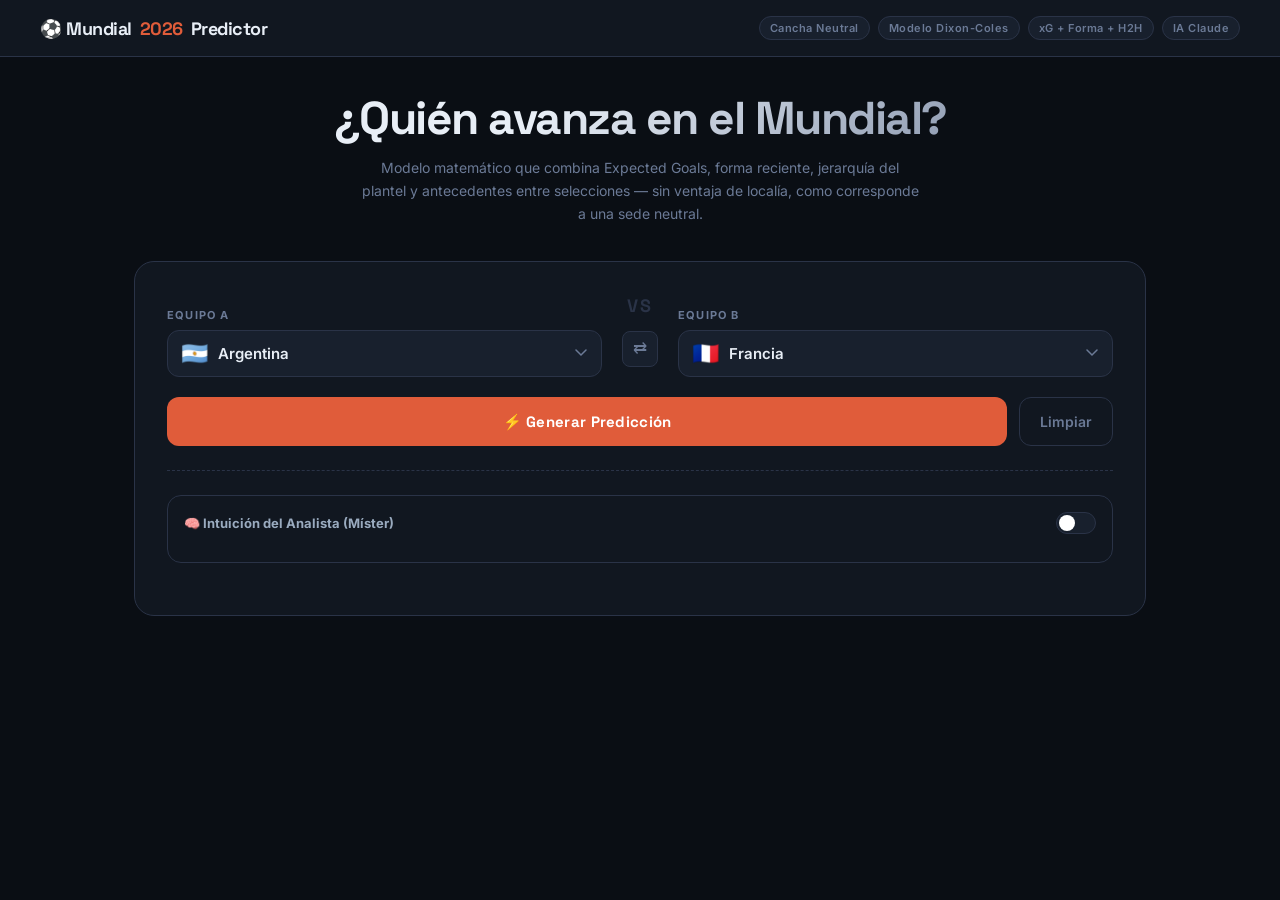
==== commit 19c19a81: "fix: Remover bloque de AdSense invisible que causaba espacio en blanco y eliminar banderas duplicada" ====
--- a/index.html
+++ b/index.html
@@ -400,18 +400,6 @@
   <div class="hero">
     <h1>¿Quién avanza en el Mundial?</h1>
     <p>Modelo matemático que combina Expected Goals, forma reciente, jerarquía del plantel y antecedentes entre selecciones — sin ventaja de localía, como corresponde a una sede neutral.</p>
-  </div>
-
-  <div style="width: 100%; max-width: 728px; margin: 0 auto 24px; text-align: center;">
-    <ins class="adsbygoogle"
-         style="display:block"
-         data-ad-client="ca-pub-3773162885615720"
-         data-ad-slot="7040594216"
-         data-ad-format="auto"
-         data-full-width-responsive="true"></ins>
-    <script>
-         (adsbygoogle = window.adsbygoogle || []).push({});
-    </script>
   </div>
 
   <div class="selector-card">
@@ -458,16 +446,36 @@
             <input type="number" id="userWeight" value="25" min="0" max="100">
           </div>
           <div class="market-input-group">
-            <label>Local (%)</label>
+            <label>1X2 Local (%)</label>
             <input type="number" id="userProbA" value="50" min="0" max="100">
           </div>
           <div class="market-input-group">
-            <label>Empate (%)</label>
+            <label>1X2 Empate (%)</label>
             <input type="number" id="userProbD" value="30" min="0" max="100">
           </div>
           <div class="market-input-group">
-            <label>Visitante (%)</label>
+            <label>1X2 Visit. (%)</label>
             <input type="number" id="userProbB" value="20" min="0" max="100">
+          </div>
+          <div class="market-input-group">
+            <label>xG Local (goles)</label>
+            <input type="number" id="userXgA" step="0.1" placeholder="Opcional">
+          </div>
+          <div class="market-input-group">
+            <label>xG Visit. (goles)</label>
+            <input type="number" id="userXgB" step="0.1" placeholder="Opcional">
+          </div>
+          <div class="market-input-group">
+            <label>V. Invicta Loc. (%)</label>
+            <input type="number" id="userCsA" min="0" max="100" placeholder="Opcional">
+          </div>
+          <div class="market-input-group">
+            <label>V. Invicta Vis. (%)</label>
+            <input type="number" id="userCsB" min="0" max="100" placeholder="Opcional">
+          </div>
+          <div class="market-input-group">
+            <label>+2.5 Goles (%)</label>
+            <input type="number" id="userOver25" min="0" max="100" placeholder="Opcional">
           </div>
         </div>
       </div>
@@ -734,7 +742,7 @@
       [gA, gB].forEach((g, i) => {
         const o = document.createElement('option');
         o.value = t.name;
-        o.textContent = `${t.flag} ${t.name}`;
+        o.textContent = t.name;
         g.appendChild(o);
       });
     });
@@ -889,7 +897,7 @@
 
 function handleAIGeneration() {
   if (!currentMatchData) return;
-  const { tA, tB, pA, pD, pB, maxI, maxJ, lA, lB, h2h } = currentMatchData;
+  const { tA, tB, pA, pD, pB, maxI, maxJ, lA, lB, h2h, squadF, formF, userExtra, top5, btts, over25, csA, csB } = currentMatchData;
 
   const aiBtn = document.getElementById('aiBtn');
   const aiCard = document.getElementById('aiCard');
@@ -899,21 +907,51 @@
     ? `Historial H2H: ${tA.name} ganó ${h2h.wA} veces, empates ${h2h.draws}, ${tB.name} ganó ${h2h.wB} veces.`
     : `No hay historial H2H significativo registrado entre estas selecciones.`;
 
+  let extraText = "";
+  if (userExtra && userExtra.use) {
+    let exParts = [];
+    if (userExtra.xgA) exParts.push(`xG Local (${tA.name}): ${userExtra.xgA}`);
+    if (userExtra.xgB) exParts.push(`xG Visitante (${tB.name}): ${userExtra.xgB}`);
+    if (userExtra.csA) exParts.push(`Prob. Valla Invicta Local (${tA.name}): ${userExtra.csA}%`);
+    if (userExtra.csB) exParts.push(`Prob. Valla Invicta Visitante (${tB.name}): ${userExtra.csB}%`);
+    if (userExtra.o25) exParts.push(`Prob. Más de 2.5 goles en total: ${userExtra.o25}%`);
+    if (exParts.length > 0) {
+      extraText = `\n\nDATOS ADICIONALES DEL ANALISTA (Variables Críticas a Ponderar):\n- ` + exParts.join('\n- ');
+    }
+  }
+
   const prompt = `Míster, acabo de correr una simulación en la web entre ${tA.name} y ${tB.name}.
-Aquí tienes los datos base arrojados por el modelo estadístico web (incluyendo mi intuición si la configuré):
+Aquí tienes los datos completos calculados por la aplicación base web:
+
+DATOS ESTADÍSTICOS Y CONTEXTUALES:
 - xG esperado: ${tA.name} ${(+lA).toFixed(2)} | ${tB.name} ${(+lB).toFixed(2)}
-- Probabilidades arrojadas: ${tA.name} ${pA}% | Empate ${pD}% | ${tB.name} ${pB}%
-- Resultado exacto más probable: ${maxI}-${maxJ}
+- Jerarquía de plantel: ${tA.name} ${tA.squad}/10 | ${tB.name} ${tB.squad}/10
+- Forma reciente (0-1): ${tA.name} ${tA.form} | ${tB.name} ${tB.form}
 - ${h2hStr}
 
-Por favor, necesito que hagas lo siguiente:
-1. Utiliza tus herramientas para buscar e investigar los valores y cuotas reales actuales en prestigiosas casas de apuestas y en Polymarket.
-2. Aplica una ponderación integrando esa Sabiduría del Mercado con los datos estadísticos que te acabo de pasar (una combinación de varias fuentes).
-3. Finalmente, dame un pronóstico y un análisis táctico en 3 párrafos considerando todo el panorama general.`;
+RESULTADOS DEL MOTOR BIVARIADO (Dixon-Coles + Intuición):
+- Probabilidades 1X2: Local ${pA}% | Empate ${pD}% | Visitante ${pB}%
+- Valla Invicta: ${tA.name} ${csA}% | ${tB.name} ${csB}%
+- Más de 2.5 Goles: ${over25}% | Ambos Marcan: ${btts}%
+- Los 5 Resultados Exactos Más Probables:
+  1. ${top5[0].a}-${top5[0].b} (${top5[0].p.toFixed(1)}%)
+  2. ${top5[1].a}-${top5[1].b} (${top5[1].p.toFixed(1)}%)
+  3. ${top5[2].a}-${top5[2].b} (${top5[2].p.toFixed(1)}%)
+  4. ${top5[3].a}-${top5[3].b} (${top5[3].p.toFixed(1)}%)
+  5. ${top5[4].a}-${top5[4].b} (${top5[4].p.toFixed(1)}%)${extraText}
+
+Por favor, necesito que hagas lo siguiente investigando en tiempo real:
+1. Busca la situación de ambos equipos en la fase de grupos. Determina la urgencia de victoria o si un empate les conviene, analizando especialmente la especulación sobre LOS RIVALES QUE LES QUEDAN (ej: si les queda un rival débil, un empate hoy puede no ser malo; si les queda un rival fuerte, están obligados a ganar hoy).
+2. Lee las últimas noticias relevantes sobre el estado físico, lesiones o situación anímica/interna de ambos equipos.
+3. Busca e investiga las probabilidades y cuotas reales actuales en prestigiosas casas de apuestas y Polymarket.
+
+Finalmente, dame un análisis táctico completo en 3 párrafos y entrega DOS pronósticos finales:
+- Pronóstico A (Estadístico Puro): Basado solo en la estadística del modelo, noticias, contexto del grupo y la intuición del analista, SIN considerar el mercado financiero.
+- Pronóstico B (Mercado Ponderado): Integrando el pronóstico A con la "Sabiduría del Mercado" (casas de apuestas y Polymarket).`;
 
   navigator.clipboard.writeText(prompt).then(() => {
     aiBtn.textContent = "✅ ¡Prompt Copiado!";
-    aiContent.innerHTML = `<p style="color:var(--green); text-align:center;"><strong>¡Copiado al portapapeles!</strong><br><br>Para usar la Inteligencia Artificial sin ningún costo de API, simplemente ve a tu consola de Termux y pega el texto que acabo de copiar en nuestro chat. Yo leeré los números en vivo y te haré el análisis gratis directamente ahí.</p>`;
+    aiContent.innerHTML = `<p style="color:var(--green); text-align:center;"><strong>¡Copiado al portapapeles exitosamente!</strong><br><br>Ve a nuestra consola de Termux y pega este texto en el chat. Yo leeré los datos, haré la búsqueda en Polymarket y te daré el análisis gratis.</p><br><textarea readonly style="width:100%; height:180px; background:var(--surface); color:var(--text); padding:10px; border-radius:8px; border:1px solid var(--border);">${prompt}</textarea>`;
     aiCard.classList.add('visible');
     setTimeout(() => { aiBtn.textContent = "✨ Generar Prompt para mi IA Local"; }, 4000);
   }).catch(err => {
@@ -1034,16 +1072,28 @@
 
   pA = final_pA; pD = final_pD; pB = final_pB;
   const top3 = [...allScores].sort((x,y) => y.p - x.p).slice(0, 3);
+  const top5 = [...allScores].sort((x,y) => y.p - x.p).slice(0, 5);
   const btts   = allScores.filter(s => s.a > 0 && s.b > 0).reduce((acc,s) => acc+s.p, 0);
   const over25 = allScores.filter(s => s.a+s.b > 2).reduce((acc,s) => acc+s.p, 0);
   const csA    = allScores.filter(s => s.b === 0).reduce((acc,s) => acc+s.p, 0);
+  const csB    = allScores.filter(s => s.a === 0).reduce((acc,s) => acc+s.p, 0);
   const h2h    = getH2H(nameA, nameB);
+
+  const userExtra = {
+    use: document.getElementById('userToggle').checked,
+    xgA: document.getElementById('userXgA').value,
+    xgB: document.getElementById('userXgB').value,
+    csA: document.getElementById('userCsA').value,
+    csB: document.getElementById('userCsB').value,
+    o25: document.getElementById('userOver25').value
+  };
 
   currentMatchData = {
     tA, tB,
     pA: pA.toFixed(1), pD: pD.toFixed(1), pB: pB.toFixed(1),
     maxI, maxJ, lA: lA.toFixed(3), lB: lB.toFixed(3),
-    h2h, squadF: sf, formF: ff
+    h2h, squadF: sf, formF: ff, userExtra,
+    top5, btts: btts.toFixed(1), over25: over25.toFixed(1), csA: csA.toFixed(1), csB: csB.toFixed(1)
   };
 
   setTimeout(() => {
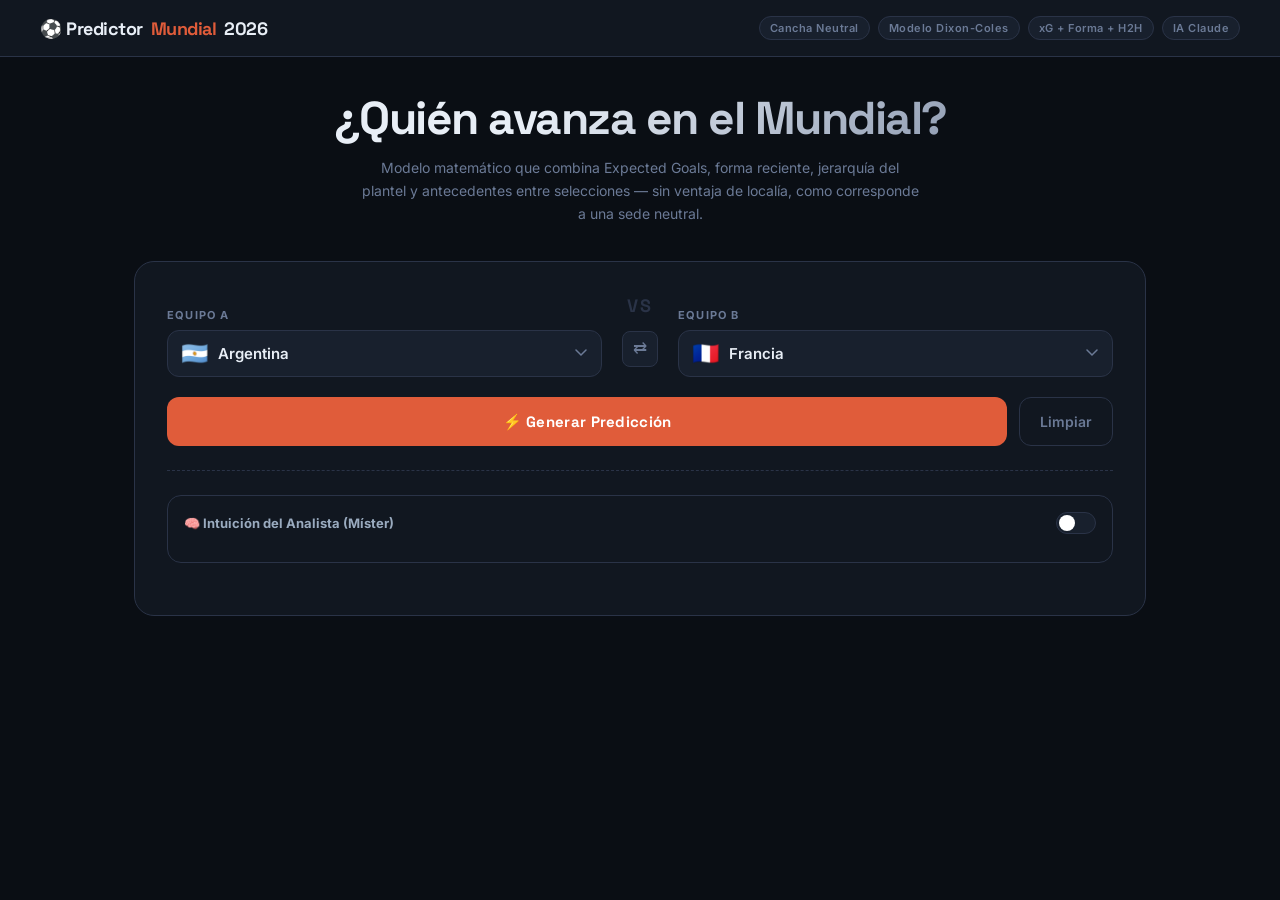
==== commit 85788032: "Cambiar nombre del proyecto a Predictor Mundial" ====
--- a/index.html
+++ b/index.html
@@ -3,391 +3,16 @@
 <head>
 <meta charset="UTF-8">
 <meta name="viewport" content="width=device-width, initial-scale=1.0">
-<title>Mundial 2026 — Predictor Avanzado</title>
+<title>Mundial 2026 — Predictor Mundial</title>
 
 <script async src="https://pagead2.googlesyndication.com/pagead/js/adsbygoogle.js?client=ca-pub-3773162885615720" crossorigin="anonymous"></script>
 
-<style>
-  @import url('https://fonts.googleapis.com/css2?family=Inter:wght@300;400;500;600;700;800;900&family=Space+Grotesk:wght@400;500;600;700;800&display=swap');
-
-  :root {
-    --bg: #0a0e14;
-    --surface: #111720;
-    --surface2: #18202d;
-    --surface3: #1e2838;
-    --border: #2a3347;
-    --text: #e8eef6;
-    --text-muted: #6b7a96;
-    --text-soft: #9aabbf;
-    --accent: #e05c3a;
-    --accent2: #4a9eff;
-    --green: #3ecf8e;
-    --gold: #f0b429;
-    --purple: #a855f7;
-  }
-
-  * { box-sizing: border-box; margin: 0; padding: 0; }
-
-  body {
-    background: var(--bg);
-    color: var(--text);
-    font-family: 'Inter', sans-serif;
-    min-height: 100vh;
-    display: flex;
-    flex-direction: column;
-    align-items: center;
-  }
-
-  header {
-    width: 100%;
-    padding: 16px 40px;
-    border-bottom: 1px solid var(--border);
-    display: flex;
-    align-items: center;
-    gap: 14px;
-    background: var(--surface);
-    position: sticky;
-    top: 0;
-    z-index: 100;
-  }
-  .logo {
-    font-family: 'Space Grotesk', sans-serif;
-    font-size: 18px;
-    font-weight: 800;
-    letter-spacing: -0.5px;
-    display: flex;
-    align-items: center;
-    gap: 8px;
-  }
-  .logo .hl { color: var(--accent); }
-
-  .header-pills { margin-left: auto; display: flex; gap: 8px; flex-wrap: wrap; }
-  .pill {
-    font-size: 11px; font-weight: 600; letter-spacing: 0.5px;
-    padding: 4px 10px; border-radius: 20px;
-    background: var(--surface2); border: 1px solid var(--border); color: var(--text-muted);
-  }
-
-  main { width: 100%; max-width: 1060px; padding: 36px 24px 80px; }
-
-  .hero { text-align: center; margin-bottom: 36px; }
-  .hero h1 {
-    font-family: 'Space Grotesk', sans-serif;
-    font-size: clamp(26px, 5vw, 46px);
-    font-weight: 800; letter-spacing: -1.5px; line-height: 1.1;
-    background: linear-gradient(135deg, var(--text) 40%, var(--text-muted));
-    -webkit-background-clip: text; -webkit-text-fill-color: transparent; background-clip: text;
-    margin-bottom: 12px;
-  }
-  .hero p { color: var(--text-muted); font-size: 14px; max-width: 560px; margin: 0 auto; line-height: 1.65; }
-
-  .selector-card {
-    background: var(--surface); border: 1px solid var(--border);
-    border-radius: 20px; padding: 32px; margin-bottom: 24px;
-  }
-
-  .teams-row {
-    display: grid; grid-template-columns: 1fr auto 1fr;
-    gap: 20px; align-items: end; margin-bottom: 20px;
-  }
-  .vs-badge {
-    font-family: 'Space Grotesk', sans-serif; font-size: 18px; font-weight: 800;
-    color: var(--border); text-align: center; padding-bottom: 14px; letter-spacing: 2px;
-  }
-  .team-selector label {
-    display: block; font-size: 11px; font-weight: 700;
-    letter-spacing: 1.2px; text-transform: uppercase; color: var(--text-muted); margin-bottom: 8px;
-  }
-  .select-wrapper { position: relative; }
-  .team-preview {
-    position: absolute; left: 14px; top: 50%; transform: translateY(-50%);
-    font-size: 22px; pointer-events: none; z-index: 1; line-height: 1;
-  }
-  .team-selector select {
-    width: 100%; background: var(--surface2); color: var(--text);
-    border: 1px solid var(--border); border-radius: 12px;
-    padding: 13px 40px 13px 50px; font-size: 15px;
-    font-family: 'Inter', sans-serif; font-weight: 600; cursor: pointer; appearance: none;
-    background-image: url("data:image/svg+xml,%3Csvg xmlns='http://www.w3.org/2000/svg' width='12' height='8' viewBox='0 0 12 8'%3E%3Cpath d='M1 1l5 5 5-5' stroke='%236b7a96' stroke-width='1.5' fill='none' stroke-linecap='round'/%3E%3C/svg%3E");
-    background-repeat: no-repeat; background-position: right 14px center; transition: border-color .15s;
-  }
-  .team-selector select:focus { outline: none; border-color: var(--accent2); box-shadow: 0 0 0 3px rgba(74,158,255,.1); }
-  .team-selector select optgroup { background: var(--surface); color: var(--accent2); font-weight: 700; font-size: 12px; }
-  .team-selector select option { color: var(--text); font-weight: 500; background: var(--surface2); }
-
-  .swap-btn {
-    background: var(--surface2); border: 1px solid var(--border); border-radius: 8px;
-    color: var(--text-muted); font-size: 17px; cursor: pointer;
-    width: 36px; height: 36px; display: flex; align-items: center; justify-content: center;
-    transition: all .15s; margin: 0 auto 10px;
-  }
-  .swap-btn:hover { background: var(--surface3); color: var(--text); border-color: var(--text-muted); }
-
-  .btn-row { display: flex; gap: 12px; }
-  .predict-btn {
-    flex: 1; padding: 15px; background: var(--accent); color: white; border: none;
-    border-radius: 12px; font-size: 15px; font-weight: 700; font-family: 'Space Grotesk', sans-serif;
-    cursor: pointer; transition: opacity .15s, transform .1s; letter-spacing: 0.3px;
-  }
-  .predict-btn:hover { opacity: .88; }
-  .predict-btn:active { transform: scale(.98); }
-  .predict-btn:disabled { opacity: .4; cursor: not-allowed; }
-  .clear-btn {
-    padding: 15px 20px; background: transparent; color: var(--text-muted);
-    border: 1px solid var(--border); border-radius: 12px; font-size: 14px; font-weight: 600;
-    cursor: pointer; transition: all .15s; font-family: 'Inter', sans-serif;
-  }
-  .clear-btn:hover { color: var(--text); border-color: var(--text-muted); }
-
-  .error-msg {
-    background: rgba(224,92,58,.1); border: 1px solid rgba(224,92,58,.3);
-    border-radius: 10px; padding: 14px 18px; color: #f09070; font-size: 14px;
-    margin-top: 12px; display: none;
-  }
-  .error-msg.visible { display: block; }
-
-  /* Market & User Settings */
-  .market-settings {
-    margin-top: 24px; padding-top: 24px; border-top: 1px dashed var(--border);
-  }
-  .settings-section { margin-bottom: 20px; background: var(--surface); padding: 16px; border-radius: 14px; border: 1px solid var(--border); }
-  .market-header { display: flex; justify-content: space-between; align-items: center; margin-bottom: 12px; }
-  .market-title { font-size: 13px; font-weight: 700; color: var(--text-soft); display: flex; align-items: center; gap: 8px; }
-  .market-toggle { 
-    appearance: none; width: 40px; height: 22px; background: var(--surface2); border-radius: 20px;
-    position: relative; cursor: pointer; outline: none; border: 1px solid var(--border); transition: 0.3s;
-  }
-  .market-toggle:checked { background: var(--accent); border-color: var(--accent); }
-  .market-toggle::after {
-    content: ''; position: absolute; top: 2px; left: 2px; width: 16px; height: 16px;
-    background: white; border-radius: 50%; transition: 0.3s;
-  }
-  .market-toggle:checked::after { transform: translateX(18px); }
-  
-  .market-body { display: none; gap: 12px; flex-wrap: wrap; animation: fadeIn .3s ease; }
-  .market-input-group { flex: 1; min-width: 80px; background: var(--surface2); padding: 10px; border-radius: 10px; border: 1px solid var(--border); }
-  .market-input-group label { display: block; font-size: 9px; font-weight: 700; text-transform: uppercase; color: var(--text-muted); margin-bottom: 6px; }
-  .market-input-group input { width: 100%; background: var(--surface); color: var(--text); border: 1px solid var(--border); padding: 6px; border-radius: 6px; font-family: 'Space Grotesk', sans-serif; font-weight: 700; font-size: 14px; text-align: center; }
-  .market-input-group input:focus { outline: none; border-color: var(--accent); }
-  .weight-group { border-color: var(--purple); }
-  .weight-group label { color: var(--purple); }
-
-  .loading { display: none; text-align: center; padding: 48px 24px; }
-  .loading.visible { display: block; }
-  .spinner-ring {
-    width: 44px; height: 44px; border: 3px solid var(--border); border-top-color: var(--accent);
-    border-radius: 50%; animation: spin .7s linear infinite; margin: 0 auto 16px;
-  }
-  @keyframes spin { to { transform: rotate(360deg); } }
-  .loading p { color: var(--text-muted); font-size: 14px; }
-  .loading .loading-team { color: var(--text); font-weight: 700; font-size: 17px; margin-bottom: 6px; }
-
-  .result-section { display: none; }
-  .result-section.visible { display: block; animation: fadeIn .3s ease; }
-  @keyframes fadeIn { from { opacity: 0; transform: translateY(8px); } to { opacity: 1; transform: translateY(0); } }
-
-  /* Match header */
-  .match-header {
-    display: grid; grid-template-columns: 1fr auto 1fr;
-    align-items: center; gap: 20px; margin-bottom: 20px;
-    padding: 28px 32px; background: var(--surface); border: 1px solid var(--border); border-radius: 20px;
-  }
-  .team-info { text-align: center; }
-  .team-flag { font-size: 54px; line-height: 1; display: block; margin-bottom: 10px; }
-  .team-name { font-family: 'Space Grotesk', sans-serif; font-size: 19px; font-weight: 800; letter-spacing: -0.4px; }
-  .team-confed { font-size: 11px; color: var(--text-muted); margin-top: 3px; text-transform: uppercase; letter-spacing: 1px; }
-  .team-rating {
-    display: inline-flex; align-items: center; gap: 5px; margin-top: 8px; font-size: 13px; font-weight: 700;
-    padding: 4px 12px; border-radius: 20px; background: var(--surface2); border: 1px solid var(--border);
-  }
-  .match-center { text-align: center; }
-  .vs-text { font-family: 'Space Grotesk', sans-serif; font-size: 22px; font-weight: 800; color: var(--border); letter-spacing: 3px; }
-  .match-badge {
-    display: inline-block; font-size: 10px; font-weight: 700; letter-spacing: 1.5px;
-    text-transform: uppercase; color: var(--text-muted); border: 1px solid var(--border);
-    border-radius: 20px; padding: 3px 10px; margin-top: 8px;
-  }
-  .neutral-badge {
-    display: inline-block; font-size: 10px; font-weight: 700; padding: 3px 10px;
-    border-radius: 20px; background: rgba(62,207,142,.1); border: 1px solid rgba(62,207,142,.3);
-    color: var(--green); margin-top: 6px; letter-spacing: 0.5px;
-  }
-
-  /* H2H bar */
-  .h2h-card {
-    background: var(--surface); border: 1px solid var(--border); border-radius: 16px;
-    padding: 20px 24px; margin-bottom: 20px;
-  }
-  .h2h-title { font-size: 11px; font-weight: 700; text-transform: uppercase; letter-spacing: 1px; color: var(--text-muted); margin-bottom: 14px; }
-  .h2h-bar-wrap { display: flex; align-items: center; gap: 14px; margin-bottom: 10px; }
-  .h2h-team { font-size: 13px; font-weight: 700; min-width: 90px; }
-  .h2h-team.right { text-align: right; }
-  .h2h-bar { flex: 1; height: 10px; background: var(--surface2); border-radius: 10px; overflow: hidden; display: flex; }
-  .h2h-seg-a { background: var(--accent2); height: 100%; transition: width .6s ease; }
-  .h2h-seg-d { background: var(--surface3); height: 100%; }
-  .h2h-seg-b { background: var(--accent); height: 100%; transition: width .6s ease; }
-  .h2h-counts { display: flex; justify-content: space-between; font-size: 13px; font-weight: 600; }
-  .h2h-counts .wins-a { color: var(--accent2); }
-  .h2h-counts .draws { color: var(--text-muted); }
-  .h2h-counts .wins-b { color: var(--accent); }
-  .h2h-note { font-size: 12px; color: var(--text-muted); margin-top: 8px; }
-
-  /* Radar / profile strip */
-  .profile-strip {
-    display: grid; grid-template-columns: 1fr 1fr; gap: 12px; margin-bottom: 20px;
-  }
-  .profile-card {
-    background: var(--surface); border: 1px solid var(--border); border-radius: 16px; padding: 20px;
-  }
-  .profile-card h4 { font-size: 13px; font-weight: 700; margin-bottom: 14px; display: flex; align-items: center; gap: 8px; }
-  .attr-row { display: flex; align-items: center; gap: 10px; margin-bottom: 10px; }
-  .attr-label { font-size: 11px; color: var(--text-muted); min-width: 120px; font-weight: 500; }
-  .attr-bar-track { flex: 1; background: var(--surface2); border-radius: 6px; height: 6px; overflow: hidden; }
-  .attr-bar-fill { height: 100%; border-radius: 6px; transition: width .5s ease; }
-  .attr-val { font-size: 12px; font-weight: 700; min-width: 34px; text-align: right; }
-
-  /* Top scores */
-  .top-scores { display: grid; grid-template-columns: repeat(3, 1fr); gap: 10px; margin-bottom: 20px; }
-  .score-card {
-    background: var(--surface); border: 1px solid var(--border); border-radius: 14px;
-    padding: 16px; text-align: center;
-  }
-  .score-card.top1 { border-color: var(--gold); }
-  .score-card .rank { font-size: 10px; font-weight: 700; letter-spacing: 1px; text-transform: uppercase; color: var(--text-muted); margin-bottom: 6px; }
-  .score-card .score-val { font-family: 'Space Grotesk', sans-serif; font-size: 24px; font-weight: 800; letter-spacing: -0.5px; }
-  .score-card.top1 .score-val { color: var(--gold); }
-  .score-card .score-pct { font-size: 12px; color: var(--text-muted); margin-top: 4px; }
-
-  /* Prob bars */
-  .prob-bars { display: grid; grid-template-columns: 1fr 1fr 1fr; gap: 12px; margin-bottom: 20px; }
-  .prob-bar-card {
-    background: var(--surface); border: 1px solid var(--border); border-radius: 14px;
-    padding: 22px 20px; text-align: center; position: relative; overflow: hidden;
-  }
-  .prob-bar-card::after {
-    content: ''; position: absolute; bottom: 0; left: 0; right: 0;
-    height: 3px; border-radius: 0 0 14px 14px;
-  }
-  .prob-bar-card.teamA::after { background: var(--accent2); }
-  .prob-bar-card.draw::after  { background: var(--gold); }
-  .prob-bar-card.teamB::after { background: var(--accent); }
-  .prob-bar-card .label { font-size: 11px; font-weight: 700; letter-spacing: 0.8px; text-transform: uppercase; color: var(--text-muted); margin-bottom: 10px; }
-  .prob-bar-card .value { font-family: 'Space Grotesk', sans-serif; font-size: 36px; font-weight: 800; letter-spacing: -1.5px; line-height: 1; }
-  .prob-bar-card.teamA .value { color: var(--accent2); }
-  .prob-bar-card.draw .value  { color: var(--gold); }
-  .prob-bar-card.teamB .value { color: var(--accent); }
-  .prob-bar-card .sub { font-size: 12px; color: var(--text-muted); margin-top: 6px; }
-  .prob-fill-track { background: var(--surface2); border-radius: 4px; height: 4px; margin-top: 12px; overflow: hidden; }
-  .prob-fill { height: 100%; border-radius: 4px; transition: width .8s ease; }
-  .prob-bar-card.teamA .prob-fill { background: var(--accent2); }
-  .prob-bar-card.draw .prob-fill  { background: var(--gold); }
-  .prob-bar-card.teamB .prob-fill { background: var(--accent); }
-
-  /* Stats strip */
-  .stats-strip { display: grid; grid-template-columns: repeat(4, 1fr); gap: 10px; margin-bottom: 20px; }
-  .stat-box { background: var(--surface); border: 1px solid var(--border); border-radius: 14px; padding: 16px; text-align: center; }
-  .stat-box .s-label { font-size: 10px; font-weight: 700; text-transform: uppercase; letter-spacing: 1px; color: var(--text-muted); margin-bottom: 6px; }
-  .stat-box .s-val { font-family: 'Space Grotesk', sans-serif; font-size: 20px; font-weight: 800; }
-  .stat-box .s-sub { font-size: 11px; color: var(--text-muted); margin-top: 3px; }
-
-  /* Matrix */
-  .matrix-wrapper {
-    background: var(--surface); border: 1px solid var(--border);
-    border-radius: 20px; padding: 28px; overflow-x: auto; margin-bottom: 12px;
-  }
-  .section-title {
-    font-family: 'Space Grotesk', sans-serif; font-size: 13px; font-weight: 700;
-    color: var(--text-muted); letter-spacing: 0.5px; text-transform: uppercase;
-    margin-bottom: 16px; display: flex; align-items: center; gap: 8px;
-  }
-  .section-title .dot { width: 7px; height: 7px; border-radius: 50%; background: var(--accent); flex-shrink: 0; }
-  .matrix-legend { display: flex; gap: 16px; flex-wrap: wrap; margin-bottom: 14px; }
-  .legend-item { display: flex; align-items: center; gap: 6px; font-size: 11px; color: var(--text-muted); }
-  .legend-swatch { width: 12px; height: 12px; border-radius: 3px; }
-  .axis-label-x { text-align: center; font-size: 10px; font-weight: 700; letter-spacing: 1.5px; text-transform: uppercase; color: var(--accent); margin-bottom: 10px; }
-  .axis-label-y-wrap { display: flex; align-items: center; gap: 12px; }
-  .axis-label-y { writing-mode: vertical-rl; transform: rotate(180deg); font-size: 10px; font-weight: 700; letter-spacing: 1.5px; text-transform: uppercase; color: var(--accent2); }
-  table.matrix { border-collapse: separate; border-spacing: 4px; }
-  table.matrix th { font-size: 12px; font-weight: 700; color: var(--text-muted); text-align: center; padding: 0 6px 6px; min-width: 72px; }
-  table.matrix td {
-    border-radius: 10px; text-align: center; padding: 11px 6px 9px; min-width: 72px;
-    cursor: default; transition: transform .12s, filter .12s; position: relative;
-  }
-  table.matrix td:hover { transform: scale(1.07); filter: brightness(1.2); z-index: 2; }
-  table.matrix td .pct { font-family: 'Space Grotesk', sans-serif; font-size: 15px; font-weight: 700; display: block; line-height: 1; }
-  table.matrix td .score { font-size: 10px; margin-top: 5px; opacity: .6; display: block; font-weight: 600; }
-  table.matrix td.highlighted { box-shadow: 0 0 0 2.5px var(--gold) !important; }
-  td.c-max  { background: #b83220; }
-  td.c-high { background: #8a2416; }
-  td.c-mid  { background: #2a6880; }
-  td.c-low  { background: #1f3f54; }
-  td.c-vlow { background: #141f2a; }
-
-  /* Model explainer */
-  .model-explainer {
-    background: var(--surface); border: 1px solid var(--border); border-radius: 16px;
-    padding: 20px 24px; margin-bottom: 20px; font-size: 13px; color: var(--text-muted); line-height: 1.6;
-  }
-  .model-explainer strong { color: var(--text-soft); }
-  .model-weights { display: flex; flex-wrap: wrap; gap: 10px; margin-top: 12px; }
-  .weight-chip {
-    background: var(--surface2); border: 1px solid var(--border); border-radius: 8px;
-    padding: 5px 12px; font-size: 11px; font-weight: 600; color: var(--text-muted);
-  }
-  .weight-chip span { color: var(--text); }
-
-  /* AI */
-  .ai-btn {
-    background: linear-gradient(135deg, #6366f1, #a855f7); color: white; border: none;
-    padding: 16px 24px; border-radius: 14px; font-weight: 700;
-    font-family: 'Space Grotesk', sans-serif; font-size: 15px; cursor: pointer;
-    margin-top: 20px; width: 100%; display: flex; align-items: center; justify-content: center;
-    gap: 10px; transition: transform .2s, opacity .2s; box-shadow: 0 4px 20px rgba(168,85,247,.3);
-  }
-  .ai-btn:hover { opacity: .9; transform: translateY(-1px); }
-  .ai-btn:disabled { opacity: .5; cursor: not-allowed; transform: none; }
-  .ai-loading { display: none; align-items: center; gap: 12px; color: var(--purple); font-weight: 600; font-size: 14px; margin-top: 20px; justify-content: center; }
-  .ai-loading.visible { display: flex; }
-  .ai-card {
-    background: var(--surface); border: 1px solid rgba(168,85,247,.4); border-radius: 20px;
-    padding: 32px; margin-top: 20px; display: none; position: relative; overflow: hidden;
-  }
-  .ai-card::before { content: ''; position: absolute; top: 0; left: 0; right: 0; height: 3px; background: linear-gradient(90deg, #6366f1, #a855f7, #ec4899); }
-  .ai-card.visible { display: block; animation: fadeIn .5s ease-out; }
-  .ai-card-header { display: flex; align-items: center; justify-content: space-between; margin-bottom: 20px; }
-  .ai-card h3 { font-family: 'Space Grotesk', sans-serif; font-size: 17px; font-weight: 700; display: flex; align-items: center; gap: 8px; }
-  .ai-content { color: var(--text-soft); line-height: 1.75; font-size: 15px; }
-  .ai-content p { margin-bottom: 16px; }
-  .ai-content p:last-child { margin-bottom: 0; }
-  .copy-btn {
-    background: var(--surface2); border: 1px solid var(--border); border-radius: 8px;
-    color: var(--text-muted); font-size: 12px; font-weight: 600; cursor: pointer;
-    padding: 6px 12px; transition: all .15s; font-family: 'Inter', sans-serif; display: flex; align-items: center; gap: 6px;
-  }
-  .copy-btn:hover { color: var(--text); border-color: var(--text-muted); }
-
-  @media (max-width: 680px) {
-    header { padding: 14px 18px; }
-    .header-pills { display: none; }
-    main { padding: 24px 16px 60px; }
-    .teams-row { grid-template-columns: 1fr; }
-    .vs-badge { display: none; }
-    .match-header { grid-template-columns: 1fr; gap: 14px; padding: 22px 18px; }
-    .match-center { order: -1; }
-    .prob-bars, .top-scores { grid-template-columns: 1fr; gap: 8px; }
-    .stats-strip { grid-template-columns: 1fr 1fr; }
-    .profile-strip { grid-template-columns: 1fr; }
-    table.matrix td { min-width: 50px; padding: 8px 4px; }
-    table.matrix td .pct { font-size: 12px; }
-    table.matrix td .score { font-size: 9px; }
-    .btn-row { flex-direction: column; }
-  }
-</style>
+<link rel="stylesheet" href="css/styles.css">
 </head>
 <body>
 
 <header>
-  <div class="logo">⚽ Mundial <span class="hl">2026</span> Predictor</div>
+  <div class="logo">⚽ Predictor <span class="hl">Mundial</span> 2026</div>
   <div class="header-pills">
     <span class="pill">Cancha Neutral</span>
     <span class="pill">Modelo Dixon-Coles</span>
@@ -527,795 +152,8 @@
   </div>
 </main>
 
-<script>
-// ════════════════════════════════════════════════════════════════════════════
-//  BASE DE DATOS — 48 SELECCIONES
-//  Cada equipo tiene:
-//    xg:    Expected Goals generados p/90 min (calidad ofensiva)
-//    xga:   Expected Goals concedidos p/90 min (solidez defensiva)
-//    form:  Puntos en últimos 10 partidos internacionales /30 (escala 0-1)
-//    squad: Jerarquía del plantel 0-10 (valor de mercado, estrellas, profundidad)
-//    rank:  Posición FIFA aproximada a 2025 (se usa para H2H weighting)
-//
-//  FUENTES CONCEPTUALES: Rankings FIFA 2025, Eliminatorias, EURO 2024,
-//  Copa América 2024, Clasificatorias mundialistas AFC/CAF/CONCACAF 2025.
-//  Los xG son promedios estimados de las últimas 20 fechas FIFA.
-// ════════════════════════════════════════════════════════════════════════════
-const TEAMS = [
-  // CONMEBOL
-  { name:"Argentina",           flag:"🇦🇷", confed:"CONMEBOL", xg:2.10, xga:0.58, form:0.83, squad:9.4, rank:1,
-    h2h:{} },
-  { name:"Brasil",              flag:"🇧🇷", confed:"CONMEBOL", xg:1.90, xga:0.72, form:0.70, squad:9.0, rank:5,
-    h2h:{} },
-  { name:"Uruguay",             flag:"🇺🇾", confed:"CONMEBOL", xg:1.72, xga:0.80, form:0.73, squad:7.8, rank:6,
-    h2h:{} },
-  { name:"Colombia",            flag:"🇨🇴", confed:"CONMEBOL", xg:1.68, xga:0.70, form:0.77, squad:7.5, rank:9,
-    h2h:{} },
-  { name:"Ecuador",             flag:"🇪🇨", confed:"CONMEBOL", xg:1.38, xga:0.88, form:0.60, squad:6.2, rank:43,
-    h2h:{} },
-  { name:"Paraguay",            flag:"🇵🇾", confed:"CONMEBOL", xg:0.92, xga:1.00, form:0.50, squad:5.5, rank:63,
-    h2h:{} },
-  // UEFA
-  { name:"España",              flag:"🇪🇸", confed:"UEFA",    xg:2.12, xga:0.52, form:0.90, squad:9.6, rank:2,
-    h2h:{} },
-  { name:"Francia",             flag:"🇫🇷", confed:"UEFA",    xg:2.05, xga:0.55, form:0.80, squad:9.5, rank:3,
-    h2h:{} },
-  { name:"Inglaterra",          flag:"🏴󠁧󠁢󠁥󠁮󠁧󠁿", confed:"UEFA",    xg:1.92, xga:0.60, form:0.75, squad:9.2, rank:4,
-    h2h:{} },
-  { name:"Portugal",            flag:"🇵🇹", confed:"UEFA",    xg:1.88, xga:0.68, form:0.78, squad:9.0, rank:6,
-    h2h:{} },
-  { name:"Alemania",            flag:"🇩🇪", confed:"UEFA",    xg:1.82, xga:0.78, form:0.72, squad:8.8, rank:12,
-    h2h:{} },
-  { name:"Países Bajos",        flag:"🇳🇱", confed:"UEFA",    xg:1.72, xga:0.75, form:0.68, squad:8.5, rank:7,
-    h2h:{} },
-  { name:"Bélgica",             flag:"🇧🇪", confed:"UEFA",    xg:1.58, xga:0.90, form:0.58, squad:7.8, rank:3,
-    h2h:{} },
-  { name:"Croacia",             flag:"🇭🇷", confed:"UEFA",    xg:1.42, xga:0.85, form:0.63, squad:7.5, rank:10,
-    h2h:{} },
-  { name:"Suiza",               flag:"🇨🇭", confed:"UEFA",    xg:1.38, xga:0.88, form:0.65, squad:7.2, rank:19,
-    h2h:{} },
-  { name:"Austria",             flag:"🇦🇹", confed:"UEFA",    xg:1.35, xga:0.95, form:0.63, squad:7.0, rank:25,
-    h2h:{} },
-  { name:"Turquía",             flag:"🇹🇷", confed:"UEFA",    xg:1.32, xga:1.10, form:0.60, squad:6.8, rank:29,
-    h2h:{} },
-  { name:"Noruega",             flag:"🇳🇴", confed:"UEFA",    xg:1.42, xga:1.05, form:0.62, squad:7.0, rank:20,
-    h2h:{} },
-  { name:"Suecia",              flag:"🇸🇪", confed:"UEFA",    xg:1.30, xga:1.08, form:0.55, squad:6.5, rank:32,
-    h2h:{} },
-  { name:"República Checa",     flag:"🇨🇿", confed:"UEFA",    xg:1.25, xga:1.12, form:0.50, squad:6.2, rank:37,
-    h2h:{} },
-  { name:"Escocia",             flag:"🏴󠁧󠁢󠁳󠁣󠁴󠁿", confed:"UEFA",    xg:1.15, xga:1.18, form:0.47, squad:5.8, rank:41,
-    h2h:{} },
-  { name:"Bosnia y Herzegovina",flag:"🇧🇦", confed:"UEFA",    xg:1.10, xga:1.28, form:0.45, squad:5.5, rank:55,
-    h2h:{} },
-  // CONCACAF
-  { name:"Estados Unidos",      flag:"🇺🇸", confed:"CONCACAF", xg:1.42, xga:1.00, form:0.65, squad:7.2, rank:13,
-    h2h:{} },
-  { name:"México",              flag:"🇲🇽", confed:"CONCACAF", xg:1.28, xga:1.10, form:0.55, squad:6.8, rank:15,
-    h2h:{} },
-  { name:"Canadá",              flag:"🇨🇦", confed:"CONCACAF", xg:1.32, xga:1.05, form:0.63, squad:6.8, rank:38,
-    h2h:{} },
-  { name:"Panamá",              flag:"🇵🇦", confed:"CONCACAF", xg:1.02, xga:1.22, form:0.52, squad:5.5, rank:50,
-    h2h:{} },
-  { name:"Haití",               flag:"🇭🇹", confed:"CONCACAF", xg:0.88, xga:1.48, form:0.38, squad:4.5, rank:80,
-    h2h:{} },
-  { name:"Curazao",             flag:"🇨🇼", confed:"CONCACAF", xg:0.82, xga:1.52, form:0.35, squad:4.2, rank:95,
-    h2h:{} },
-  // CAF
-  { name:"Marruecos",           flag:"🇲🇦", confed:"CAF",     xg:1.48, xga:0.60, form:0.75, squad:7.8, rank:14,
-    h2h:{} },
-  { name:"Senegal",             flag:"🇸🇳", confed:"CAF",     xg:1.42, xga:0.82, form:0.68, squad:7.5, rank:18,
-    h2h:{} },
-  { name:"Egipto",              flag:"🇪🇬", confed:"CAF",     xg:1.22, xga:0.92, form:0.60, squad:6.8, rank:34,
-    h2h:{} },
-  { name:"Costa de Marfil",     flag:"🇨🇮", confed:"CAF",     xg:1.28, xga:1.02, form:0.62, squad:7.0, rank:42,
-    h2h:{} },
-  { name:"Argelia",             flag:"🇩🇿", confed:"CAF",     xg:1.12, xga:1.15, form:0.53, squad:6.5, rank:56,
-    h2h:{} },
-  { name:"Sudáfrica",           flag:"🇿🇦", confed:"CAF",     xg:1.12, xga:1.12, form:0.50, squad:6.2, rank:58,
-    h2h:{} },
-  { name:"Túnez",               flag:"🇹🇳", confed:"CAF",     xg:1.08, xga:1.18, form:0.48, squad:6.0, rank:49,
-    h2h:{} },
-  { name:"Ghana",               flag:"🇬🇭", confed:"CAF",     xg:1.08, xga:1.22, form:0.45, squad:6.0, rank:60,
-    h2h:{} },
-  { name:"Rep. Dem. del Congo", flag:"🇨🇩", confed:"CAF",     xg:1.02, xga:1.28, form:0.43, squad:5.8, rank:68,
-    h2h:{} },
-  { name:"Cabo Verde",          flag:"🇨🇻", confed:"CAF",     xg:0.92, xga:1.32, form:0.47, squad:5.2, rank:75,
-    h2h:{} },
-  // AFC
-  { name:"Japón",               flag:"🇯🇵", confed:"AFC",     xg:1.62, xga:0.82, form:0.78, squad:8.0, rank:16,
-    h2h:{} },
-  { name:"Corea del Sur",       flag:"🇰🇷", confed:"AFC",     xg:1.38, xga:0.92, form:0.65, squad:7.5, rank:23,
-    h2h:{} },
-  { name:"Australia",           flag:"🇦🇺", confed:"AFC",     xg:1.22, xga:0.98, form:0.60, squad:6.8, rank:24,
-    h2h:{} },
-  { name:"Irán",                flag:"🇮🇷", confed:"AFC",     xg:1.18, xga:0.92, form:0.57, squad:6.5, rank:22,
-    h2h:{} },
-  { name:"Arabia Saudita",      flag:"🇸🇦", confed:"AFC",     xg:1.02, xga:1.18, form:0.48, squad:6.2, rank:56,
-    h2h:{} },
-  { name:"Uzbekistán",          flag:"🇺🇿", confed:"AFC",     xg:1.02, xga:1.22, form:0.50, squad:6.0, rank:71,
-    h2h:{} },
-  { name:"Qatar",               flag:"🇶🇦", confed:"AFC",     xg:0.88, xga:1.42, form:0.40, squad:5.5, rank:77,
-    h2h:{} },
-  { name:"Irak",                flag:"🇮🇶", confed:"AFC",     xg:0.82, xga:1.42, form:0.40, squad:5.2, rank:72,
-    h2h:{} },
-  { name:"Jordania",            flag:"🇯🇴", confed:"AFC",     xg:0.82, xga:1.38, form:0.42, squad:5.0, rank:83,
-    h2h:{} },
-  // OFC
-  { name:"Nueva Zelanda",       flag:"🇳🇿", confed:"OFC",     xg:0.78, xga:1.52, form:0.38, squad:4.8, rank:100,
-    h2h:{} },
-];
-
-// ════════════════════════════════════════════════════════════════════════════
-//  HISTORIAL H2H — Partidos históricos entre selecciones clave
-//  Formato: { "A_B": [winsA, draws, winsB, last_advantage] }
-//  last_advantage: 1=A ganó último, 0=empate, -1=B ganó último
-// ════════════════════════════════════════════════════════════════════════════
-const H2H_DATA = {
-  "Argentina_Brasil":     [41, 25, 43, -1],
-  "Argentina_Francia":    [3, 0, 2, 1],   // Final Qatar 2022 ARG ganó
-  "Argentina_España":     [7, 4, 5, 1],
-  "Argentina_Inglaterra": [5, 0, 5, 1],   // EURO 87 ARG ganó
-  "Argentina_Alemania":   [6, 3, 5, 1],   // Final Brasil 2014 ARG ganó pen
-  "Argentina_Uruguay":    [47, 18, 35, 0],
-  "Argentina_Colombia":   [18, 11, 13, -1], // Copa Am 2024 COL venció en grupos
-  "Argentina_Portugal":   [4, 2, 3, 1],
-  "Argentina_México":     [5, 2, 3, 1],   // Qatar 2022
-  "Argentina_Países Bajos":[4, 2, 5, 1],  // Qatar 2022 ARG pen
-  "Argentina_Croacia":    [3, 1, 2, 1],   // Qatar 2022
-  "Argentina_Japón":      [2, 0, 1, 1],
-  "Argentina_Marruecos":  [4, 1, 0, 1],
-  "Brasil_Francia":       [3, 2, 3, 0],   // QF 2006 FRA ganó
-  "Brasil_España":        [4, 3, 5, -1],  // Final Confederaciones 2013 ESP
-  "Brasil_Alemania":      [12, 7, 12, -1],// 2014 1-7
-  "Brasil_Uruguay":       [48, 11, 36, 1],
-  "Brasil_Colombia":      [12, 5, 7, 1],
-  "Brasil_Portugal":      [4, 3, 3, 1],
-  "Brasil_México":        [8, 2, 1, 1],
-  "Brasil_Países Bajos":  [5, 3, 5, -1],  // 2010 NED ganó
-  "Brasil_Inglaterra":    [5, 6, 3, 1],
-  "Brasil_Japón":         [5, 0, 0, 1],
-  "Brasil_Marruecos":     [3, 2, 0, 1],
-  "Brasil_Croacia":       [3, 1, 0, 1],
-  "España_Francia":       [16, 7, 14, 1],  // UEFA NL 2024 ESP
-  "España_Alemania":      [14, 7, 15, 1],  // EURO 2024 SF ESP
-  "España_Portugal":      [15, 7, 17, 1],  // NL 2021 ESP
-  "España_Inglaterra":    [16, 7, 15, 1],  // Final EURO 2024 ESP
-  "España_Países Bajos":  [10, 3, 10, -1], // 2022 NL NED
-  "España_Croacia":       [6, 1, 2, 1],
-  "España_Italia":        [14, 8, 12, 1],
-  "España_Marruecos":     [7, 5, 2, 1],
-  "Francia_Alemania":     [15, 11, 16, 1], // EURO 2020 FRA
-  "Francia_Portugal":     [8, 4, 9, 0],   // QF EURO 2024 empate pen
-  "Francia_Inglaterra":   [17, 10, 9, 1],
-  "Francia_Países Bajos": [12, 5, 10, 1],
-  "Francia_Croacia":      [5, 1, 2, 1],   // Final 2018 FRA
-  "Francia_Marruecos":    [4, 1, 0, 1],   // SF Qatar 2022
-  "Alemania_Portugal":    [12, 3, 8, 1],  // EURO 2020 GER 4-2
-  "Alemania_Inglaterra":  [15, 6, 14, 1],
-  "Alemania_Países Bajos":[22, 9, 18, 1],
-  "Alemania_Croacia":     [6, 2, 2, -1],  // NL 2022 CRO
-  "Portugal_Inglaterra":  [7, 3, 5, 0],
-  "Portugal_Países Bajos":[5, 3, 5, 1],
-  "Portugal_Francia":     [5, 4, 8, 0],
-  "Inglaterra_Países Bajos":[9, 7, 11, -1], // SF EURO 2024 ENG pen
-  "Uruguay_Colombia":     [17, 9, 11, 1],
-  "Uruguay_Ecuador":      [15, 5, 9, 1],
-  "Colombia_Ecuador":     [14, 9, 8, 1],
-  "Estados Unidos_México":[36, 15, 14, 1],
-  "Estados Unidos_Canadá":[19, 4, 9, 1],
-  "Japón_Corea del Sur":  [14, 24, 16, 1],
-  "Japón_Australia":      [9, 3, 5, 1],
-  "Marruecos_Senegal":    [11, 5, 8, 0],
-  "Marruecos_Egipto":     [9, 6, 7, 1],
-  "Senegal_Costa de Marfil":[8, 4, 6, 1],
-};
-
-// ════════════════════════════════════════════════════════════════════════════
-//  PESOS DEL MODELO COMPUESTO (suman 1.0)
-// ════════════════════════════════════════════════════════════════════════════
-const W = {
-  xg:    0.35,   // Calidad ofensiva/defensiva (Expected Goals)
-  form:  0.28,   // Forma reciente (últimos 10 partidos)
-  squad: 0.22,   // Jerarquía del plantel
-  h2h:   0.15,   // Historial de enfrentamientos directos
-};
-
-const CONFEDERACIONES = {
-  "CONMEBOL": "CONMEBOL — Sudamérica",
-  "UEFA":     "UEFA — Europa",
-  "CONCACAF": "CONCACAF — Norte y Centroamérica",
-  "CAF":      "CAF — África",
-  "AFC":      "AFC — Asia",
-  "OFC":      "OFC — Oceanía"
-};
-
-// ─── POPULATE SELECTS ──────────────────────────────────────────────────────
-const selA = document.getElementById('teamA');
-const selB = document.getElementById('teamB');
-
-Object.keys(CONFEDERACIONES).forEach(ck => {
-  const gA = document.createElement('optgroup'); gA.label = CONFEDERACIONES[ck];
-  const gB = document.createElement('optgroup'); gB.label = CONFEDERACIONES[ck];
-  TEAMS.filter(t => t.confed === ck).sort((a,b) => a.name.localeCompare(b.name))
-    .forEach(t => {
-      [gA, gB].forEach((g, i) => {
-        const o = document.createElement('option');
-        o.value = t.name;
-        o.textContent = t.name;
-        g.appendChild(o);
-      });
-    });
-  selA.appendChild(gA); selB.appendChild(gB);
-});
-
-selA.value = "Argentina";
-selB.value = "Francia";
-updatePreview('A'); updatePreview('B');
-
-function updatePreview(side) {
-  const sel = side === 'A' ? selA : selB;
-  const t = TEAMS.find(t => t.name === sel.value);
-  document.getElementById(`preview${side}`).textContent = t ? t.flag : '🏳️';
-}
-function swapTeams() {
-  const va = selA.value, vb = selB.value;
-  selA.value = vb; selB.value = va;
-  updatePreview('A'); updatePreview('B');
-}
-function clearResults() {
-  selA.value = ''; selB.value = '';
-  updatePreview('A'); updatePreview('B');
-  document.getElementById('resultSection').classList.remove('visible');
-  document.getElementById('errorMsg').classList.remove('visible');
-  window.scrollTo({ top: 0, behavior: 'smooth' });
-}
-
-// ─── H2H LOOKUP ────────────────────────────────────────────────────────────
-function getH2H(nameA, nameB) {
-  const k1 = `${nameA}_${nameB}`;
-  const k2 = `${nameB}_${nameA}`;
-  if (H2H_DATA[k1]) return { wA: H2H_DATA[k1][0], draws: H2H_DATA[k1][1], wB: H2H_DATA[k1][2], lastAdv: H2H_DATA[k1][3], found: true };
-  if (H2H_DATA[k2]) return { wA: H2H_DATA[k2][2], draws: H2H_DATA[k2][1], wB: H2H_DATA[k2][0], lastAdv: -H2H_DATA[k2][3], found: true };
-  return { wA: 0, draws: 0, wB: 0, lastAdv: 0, found: false };
-}
-
-// ─── H2H ADVANTAGE FACTOR ──────────────────────────────────────────────────
-// Devuelve un factor multiplicativo para lA y lB basado en historial
-function h2hFactor(nameA, nameB) {
-  const h = getH2H(nameA, nameB);
-  if (!h.found) return { fA: 1.0, fB: 1.0 };
-  const total = h.wA + h.draws + h.wB;
-  if (total === 0) return { fA: 1.0, fB: 1.0 };
-  const winRateA = (h.wA + 0.5 * h.draws) / total;
-  const winRateB = (h.wB + 0.5 * h.draws) / total;
-  // Slight boost/penalty based on historical dominance, max ±8%
-  const adjA = 0.96 + (winRateA * 0.08);
-  const adjB = 0.96 + (winRateB * 0.08);
-  // Extra nudge if won the last game
-  const lastA = h.lastAdv > 0 ? 1.02 : h.lastAdv < 0 ? 0.99 : 1.0;
-  const lastB = h.lastAdv < 0 ? 1.02 : h.lastAdv > 0 ? 0.99 : 1.0;
-  return { fA: adjA * lastA, fB: adjB * lastB };
-}
-
-// ─── SQUAD FACTOR ──────────────────────────────────────────────────────────
-// Normaliza la diferencia de plantel a un multiplicador de λ
-function squadFactor(squadA, squadB) {
-  const diff = squadA - squadB; // -10 a +10
-  // Max efecto: ±6%
-  const fA = 1 + (diff / 10) * 0.06;
-  const fB = 1 - (diff / 10) * 0.06;
-  return { fA, fB };
-}
-
-// ─── FORM FACTOR ───────────────────────────────────────────────────────────
-function formFactor(formA, formB) {
-  const diff = formA - formB; // -1 a +1
-  // Max efecto: ±7%
-  const fA = 1 + diff * 0.07;
-  const fB = 1 - diff * 0.07;
-  return { fA, fB };
-}
-
-// ─── DIXON-COLES & POISSON ─────────────────────────────────────────────────
-// Parámetro de dependencia (rho). En fútbol suele ser negativo (~ -0.15)
-// Esto aumenta la probabilidad de los empates 0-0 y 1-1, y reduce
-// marginalmente los 1-0 y 0-1 para ajustarse a la realidad del deporte.
-const RHO = -0.15;
-
-function poissonPMF(lambda, k) {
-  if (lambda <= 0) return k === 0 ? 1 : 0;
-  let logP = k * Math.log(lambda) - lambda;
-  for (let i = 1; i <= k; i++) logP -= Math.log(i);
-  return Math.exp(logP);
-}
-
-function dixonColesTau(lA, lB, a, b, rho) {
-  if (a === 0 && b === 0) return Math.max(0, 1 - (lA * lB * rho));
-  if (a === 0 && b === 1) return Math.max(0, 1 + (lA * rho));
-  if (a === 1 && b === 0) return Math.max(0, 1 + (lB * rho));
-  if (a === 1 && b === 1) return Math.max(0, 1 - rho);
-  return 1;
-}
-
-function buildMatrix(lA, lB, max = 5) {
-  const rows = [];
-  let totalProb = 0;
-
-  // Paso 1: Generar matriz cruda con el ajuste bivariado de Dixon-Coles
-  for (let a = 0; a <= max; a++) {
-    const row = [];
-    for (let b = 0; b <= max; b++) {
-      const pA = poissonPMF(lA, a);
-      const pB = poissonPMF(lB, b);
-      const tau = dixonColesTau(lA, lB, a, b, RHO);
-      const prob = pA * pB * tau; // Probabilidad conjunta ajustada
-      row.push(prob);
-      totalProb += prob;
-    }
-    rows.push(row);
-  }
-
-  // Paso 2: Normalizar para que la matriz sume exactamente 100%
-  // (necesario ya que limitamos los goles a 'max' y aplicamos el factor tau)
-  for (let a = 0; a <= max; a++) {
-    for (let b = 0; b <= max; b++) {
-      rows[a][b] = (rows[a][b] / totalProb) * 100;
-    }
-  }
-
-  return rows;
-}
-
-function getCellClass(pct, maxPct) {
-  const r = pct / maxPct;
-  if (r > 0.80) return 'c-max';
-  if (r > 0.55) return 'c-high';
-  if (r > 0.30) return 'c-mid';
-  if (r > 0.15) return 'c-low';
-  return 'c-vlow';
-}
-
-// ─── RATING STARS ──────────────────────────────────────────────────────────
-function stars(sq) {
-  const full = Math.round(sq / 2);
-  return '★'.repeat(full) + '☆'.repeat(5 - full);
-}
-
-// ─── ATTR BAR ──────────────────────────────────────────────────────────────
-function attrBar(label, val, maxVal, color) {
-  const pct = Math.min(100, (val / maxVal) * 100);
-  return `<div class="attr-row">
-    <span class="attr-label">${label}</span>
-    <div class="attr-bar-track"><div class="attr-bar-fill" style="width:${pct}%;background:${color}"></div></div>
-    <span class="attr-val" style="color:${color}">${typeof val === 'number' && val < 10 ? val.toFixed(2) : val}</span>
-  </div>`;
-}
-
-// ─── AI ────────────────────────────────────────────────────────────────────
-let currentMatchData = null;
-
-function handleAIGeneration() {
-  if (!currentMatchData) return;
-  const { tA, tB, pA, pD, pB, maxI, maxJ, lA, lB, h2h, squadF, formF, userExtra, top5, btts, over25, csA, csB } = currentMatchData;
-
-  const aiBtn = document.getElementById('aiBtn');
-  const aiCard = document.getElementById('aiCard');
-  const aiContent = document.getElementById('aiContent');
-
-  const h2hStr = h2h.found
-    ? `Historial H2H: ${tA.name} ganó ${h2h.wA} veces, empates ${h2h.draws}, ${tB.name} ganó ${h2h.wB} veces.`
-    : `No hay historial H2H significativo registrado entre estas selecciones.`;
-
-  let extraText = "";
-  if (userExtra && userExtra.use) {
-    let exParts = [];
-    if (userExtra.xgA) exParts.push(`xG Local (${tA.name}): ${userExtra.xgA}`);
-    if (userExtra.xgB) exParts.push(`xG Visitante (${tB.name}): ${userExtra.xgB}`);
-    if (userExtra.csA) exParts.push(`Prob. Valla Invicta Local (${tA.name}): ${userExtra.csA}%`);
-    if (userExtra.csB) exParts.push(`Prob. Valla Invicta Visitante (${tB.name}): ${userExtra.csB}%`);
-    if (userExtra.o25) exParts.push(`Prob. Más de 2.5 goles en total: ${userExtra.o25}%`);
-    if (exParts.length > 0) {
-      extraText = `\n\nDATOS ADICIONALES DEL ANALISTA (Variables Críticas a Ponderar):\n- ` + exParts.join('\n- ');
-    }
-  }
-
-  const prompt = `Míster, acabo de correr una simulación en la web entre ${tA.name} y ${tB.name}.
-Aquí tienes los datos completos calculados por la aplicación base web:
-
-DATOS ESTADÍSTICOS Y CONTEXTUALES:
-- xG esperado: ${tA.name} ${(+lA).toFixed(2)} | ${tB.name} ${(+lB).toFixed(2)}
-- Jerarquía de plantel: ${tA.name} ${tA.squad}/10 | ${tB.name} ${tB.squad}/10
-- Forma reciente (0-1): ${tA.name} ${tA.form} | ${tB.name} ${tB.form}
-- ${h2hStr}
-
-RESULTADOS DEL MOTOR BIVARIADO (Dixon-Coles + Intuición):
-- Probabilidades 1X2: Local ${pA}% | Empate ${pD}% | Visitante ${pB}%
-- Valla Invicta: ${tA.name} ${csA}% | ${tB.name} ${csB}%
-- Más de 2.5 Goles: ${over25}% | Ambos Marcan: ${btts}%
-- Los 5 Resultados Exactos Más Probables:
-  1. ${top5[0].a}-${top5[0].b} (${top5[0].p.toFixed(1)}%)
-  2. ${top5[1].a}-${top5[1].b} (${top5[1].p.toFixed(1)}%)
-  3. ${top5[2].a}-${top5[2].b} (${top5[2].p.toFixed(1)}%)
-  4. ${top5[3].a}-${top5[3].b} (${top5[3].p.toFixed(1)}%)
-  5. ${top5[4].a}-${top5[4].b} (${top5[4].p.toFixed(1)}%)${extraText}
-
-Por favor, necesito que hagas lo siguiente investigando en tiempo real:
-1. Busca la situación de ambos equipos en la fase de grupos. Determina la urgencia de victoria o si un empate les conviene, analizando especialmente la especulación sobre LOS RIVALES QUE LES QUEDAN (ej: si les queda un rival débil, un empate hoy puede no ser malo; si les queda un rival fuerte, están obligados a ganar hoy).
-2. Lee las últimas noticias relevantes sobre el estado físico, lesiones o situación anímica/interna de ambos equipos.
-3. Busca e investiga las probabilidades y cuotas reales actuales en prestigiosas casas de apuestas y Polymarket.
-
-Finalmente, dame un análisis táctico completo en 3 párrafos y entrega DOS pronósticos finales:
-- Pronóstico A (Estadístico Puro): Basado solo en la estadística del modelo, noticias, contexto del grupo y la intuición del analista, SIN considerar el mercado financiero.
-- Pronóstico B (Mercado Ponderado): Integrando el pronóstico A con la "Sabiduría del Mercado" (casas de apuestas y Polymarket).`;
-
-  navigator.clipboard.writeText(prompt).then(() => {
-    aiBtn.textContent = "✅ ¡Prompt Copiado!";
-    aiContent.innerHTML = `<p style="color:var(--green); text-align:center;"><strong>¡Copiado al portapapeles exitosamente!</strong><br><br>Ve a nuestra consola de Termux y pega este texto en el chat. Yo leeré los datos, haré la búsqueda en Polymarket y te daré el análisis gratis.</p><br><textarea readonly style="width:100%; height:180px; background:var(--surface); color:var(--text); padding:10px; border-radius:8px; border:1px solid var(--border);">${prompt}</textarea>`;
-    aiCard.classList.add('visible');
-    setTimeout(() => { aiBtn.textContent = "✨ Generar Prompt para mi IA Local"; }, 4000);
-  }).catch(err => {
-    aiContent.innerHTML = `<p style="color:var(--accent); text-align:center;">Tu navegador bloqueó el portapapeles. Copia este texto manualmente y pégalo en Termux:</p><br><textarea style="width:100%; height:180px; background:var(--surface); color:var(--text); padding:10px; border-radius:8px; border:1px solid var(--border);">${prompt}</textarea>`;
-    aiCard.classList.add('visible');
-  });
-}
-
-function copyAnalysis() {
-  const text = document.getElementById('aiContent').innerText;
-  navigator.clipboard.writeText(text).then(() => {
-    const btn = document.getElementById('copyBtn');
-    btn.textContent = '✓ Copiado';
-    setTimeout(() => { btn.innerHTML = '📋 Copiar'; }, 2000);
-  });
-}
-
-// ─── MAIN PREDICTION ───────────────────────────────────────────────────────
-function runPrediction() {
-  const nameA = selA.value, nameB = selB.value;
-  document.getElementById('errorMsg').classList.remove('visible');
-  document.getElementById('aiCard').classList.remove('visible');
-  document.getElementById('aiBtn').textContent = "✨ Generar Prompt para mi IA Local";
-  document.getElementById('aiBtn').disabled = false;
-
-  if (!nameA || !nameB) { showError('Por favor seleccioná los dos equipos.'); return; }
-  if (nameA === nameB) { showError('Los dos equipos deben ser diferentes.'); return; }
-
-  const tA = TEAMS.find(t => t.name === nameA);
-  const tB = TEAMS.find(t => t.name === nameB);
-
-  document.getElementById('predictBtn').disabled = true;
-  document.getElementById('resultSection').classList.remove('visible');
-  document.getElementById('loading').classList.add('visible');
-  document.getElementById('loadingTeam').textContent = `${tA.flag} ${tA.name}  vs  ${tB.flag} ${tB.name}`;
-
-  // ── MODELO COMPUESTO ────────────────────────────────────────────────────
-  // 1) λ base desde xG (en cancha neutral: xG ofensivo * xGA defensivo del rival)
-  let lA_base = tA.xg * tB.xga;
-  let lB_base = tB.xg * tA.xga;
-
-  // 2) Ajuste por forma reciente
-  const ff = formFactor(tA.form, tB.form);
-  lA_base *= ff.fA;
-  lB_base *= ff.fB;
-
-  // 3) Ajuste por jerarquía de plantel
-  const sf = squadFactor(tA.squad, tB.squad);
-  lA_base *= sf.fA;
-  lB_base *= sf.fB;
-
-  // 4) Ajuste por historial H2H
-  const hf = h2hFactor(nameA, nameB);
-  lA_base *= hf.fA;
-  lB_base *= hf.fB;
-
-  // Clamp mínimo
-  const lA = Math.max(0.20, lA_base);
-  const lB = Math.max(0.20, lB_base);
-
-  const matrix = buildMatrix(lA, lB);
-
-  let pA = 0, pB = 0, pD = 0;
-  // Calcular base estadística (Poisson + Dixon-Coles)
-  for (let a = 0; a <= 5; a++) {
-    for (let b = 0; b <= 5; b++) {
-      const p = matrix[a][b];
-      if (a > b) pA += p; else if (b > a) pB += p; else pD += p;
-    }
-  }
-
-  // --- BLENDING AVANZADO ---
-  const useUser = document.getElementById('userToggle').checked;
-  
-  let wUser = useUser ? (parseFloat(document.getElementById('userWeight').value) || 0) / 100 : 0;
-  
-  // Limitar pesos para no exceder el 100%
-  if (wUser > 1) {
-    wUser = 1;
-  }
-  const wStat = 1.0 - wUser;
-
-  let final_pA = pA * wStat;
-  let final_pD = pD * wStat;
-  let final_pB = pB * wStat;
-
-  // Sumar Analista
-  if (wUser > 0) {
-    const uA = parseFloat(document.getElementById('userProbA').value) || 0;
-    const uD = parseFloat(document.getElementById('userProbD').value) || 0;
-    const uB = parseFloat(document.getElementById('userProbB').value) || 0;
-    const uTotal = uA + uD + uB;
-    if (uTotal > 0) {
-      final_pA += ((uA / uTotal) * 100) * wUser;
-      final_pD += ((uD / uTotal) * 100) * wUser;
-      final_pB += ((uB / uTotal) * 100) * wUser;
-    }
-  }
-
-  // Factores para proyectar a la matriz de Dixon-Coles
-  const factorA = pA > 0 ? final_pA / pA : 0;
-  const factorD = pD > 0 ? final_pD / pD : 0;
-  const factorB = pB > 0 ? final_pB / pB : 0;
-
-  let maxPct = 0, maxI = 0, maxJ = 0;
-  const allScores = [];
-  
-  // Aplicar blending escalando las celdas de Dixon-Coles
-  for (let a = 0; a <= 5; a++) {
-    for (let b = 0; b <= 5; b++) {
-      let p = matrix[a][b];
-      if (a > b) p *= factorA; else if (b > a) p *= factorB; else p *= factorD;
-      matrix[a][b] = p;
-      allScores.push({ a, b, p });
-      if (p > maxPct) { maxPct = p; maxI = a; maxJ = b; }
-    }
-  }
-
-  pA = final_pA; pD = final_pD; pB = final_pB;
-  const top3 = [...allScores].sort((x,y) => y.p - x.p).slice(0, 3);
-  const top5 = [...allScores].sort((x,y) => y.p - x.p).slice(0, 5);
-  const btts   = allScores.filter(s => s.a > 0 && s.b > 0).reduce((acc,s) => acc+s.p, 0);
-  const over25 = allScores.filter(s => s.a+s.b > 2).reduce((acc,s) => acc+s.p, 0);
-  const csA    = allScores.filter(s => s.b === 0).reduce((acc,s) => acc+s.p, 0);
-  const csB    = allScores.filter(s => s.a === 0).reduce((acc,s) => acc+s.p, 0);
-  const h2h    = getH2H(nameA, nameB);
-
-  const userExtra = {
-    use: document.getElementById('userToggle').checked,
-    xgA: document.getElementById('userXgA').value,
-    xgB: document.getElementById('userXgB').value,
-    csA: document.getElementById('userCsA').value,
-    csB: document.getElementById('userCsB').value,
-    o25: document.getElementById('userOver25').value
-  };
-
-  currentMatchData = {
-    tA, tB,
-    pA: pA.toFixed(1), pD: pD.toFixed(1), pB: pB.toFixed(1),
-    maxI, maxJ, lA: lA.toFixed(3), lB: lB.toFixed(3),
-    h2h, squadF: sf, formF: ff, userExtra,
-    top5, btts: btts.toFixed(1), over25: over25.toFixed(1), csA: csA.toFixed(1), csB: csB.toFixed(1)
-  };
-
-  setTimeout(() => {
-    renderResults(tA, tB, matrix, pA, pD, pB, lA, lB, maxPct, maxI, maxJ, top3, btts, over25, csA, h2h, sf, ff);
-    document.getElementById('loading').classList.remove('visible');
-    document.getElementById('predictBtn').disabled = false;
-  }, 500);
-}
-
-function renderResults(tA, tB, matrix, pA, pD, pB, lA, lB, maxPct, maxI, maxJ, top3, btts, over25, csA, h2h, sf, ff) {
-
-  // ── MATCH HEADER ──────────────────────────────────────────────────────
-  const dominant = pA > pB ? tA.name : pB > pA ? tB.name : 'Parejo';
-  document.getElementById('matchHeader').innerHTML = `
-    <div class="team-info">
-      <span class="team-flag">${tA.flag}</span>
-      <div class="team-name">${tA.name}</div>
-      <div class="team-confed">${tA.confed}</div>
-      <div class="team-rating" style="color:var(--accent2)">
-        λ ${lA.toFixed(2)} goles esp.
-      </div>
-    </div>
-    <div class="match-center">
-      <div class="vs-text">VS</div>
-      <div class="match-badge">Mundial 2026</div>
-      <div class="neutral-badge">⚖️ Cancha Neutral</div>
-    </div>
-    <div class="team-info">
-      <span class="team-flag">${tB.flag}</span>
-      <div class="team-name">${tB.name}</div>
-      <div class="team-confed">${tB.confed}</div>
-      <div class="team-rating" style="color:var(--accent)">
-        λ ${lB.toFixed(2)} goles esp.
-      </div>
-    </div>
-  `;
-
-  // ── H2H BAR ───────────────────────────────────────────────────────────
-  const h2hEl = document.getElementById('h2hCard');
-  if (h2h.found) {
-    const total = h2h.wA + h2h.draws + h2h.wB;
-    const pctA = (h2h.wA / total * 100).toFixed(0);
-    const pctD = (h2h.draws / total * 100).toFixed(0);
-    const pctB = (h2h.wB / total * 100).toFixed(0);
-    const lastStr = h2h.lastAdv > 0 ? `Último partido: ganó ${tA.name}` :
-                    h2h.lastAdv < 0 ? `Último partido: ganó ${tB.name}` : 'Último partido: empate';
-    h2hEl.innerHTML = `
-      <div class="h2h-title">⚔️ Historial de enfrentamientos (${total} partidos)</div>
-      <div class="h2h-bar-wrap">
-        <div class="h2h-team">${tA.flag} ${tA.name} <span style="color:var(--accent2)">${h2h.wA}</span></div>
-        <div class="h2h-bar">
-          <div class="h2h-seg-a" style="width:${pctA}%"></div>
-          <div class="h2h-seg-d" style="width:${pctD}%"></div>
-          <div class="h2h-seg-b" style="width:${pctB}%"></div>
-        </div>
-        <div class="h2h-team right"><span style="color:var(--accent)">${h2h.wB}</span> ${tB.name} ${tB.flag}</div>
-      </div>
-      <div class="h2h-counts">
-        <span class="wins-a">${pctA}% victorias</span>
-        <span class="draws">${h2h.draws} empates</span>
-        <span class="wins-b">${pctB}% victorias</span>
-      </div>
-      <div class="h2h-note">📌 ${lastStr}</div>
-    `;
-    h2hEl.style.display = '';
-  } else {
-    h2hEl.innerHTML = `<div class="h2h-title">⚔️ Historial de enfrentamientos</div>
-      <div class="h2h-note" style="margin-top:0">Sin historial H2H significativo registrado. El modelo usa solo xG, forma y plantel.</div>`;
-    h2hEl.style.display = '';
-  }
-
-  // ── TEAM PROFILES ─────────────────────────────────────────────────────
-  const formPct = v => (v * 100).toFixed(0) + '%';
-  document.getElementById('profileStrip').innerHTML = `
-    <div class="profile-card">
-      <h4>${tA.flag} ${tA.name}</h4>
-      ${attrBar('xG por partido', tA.xg, 2.5, 'var(--accent2)')}
-      ${attrBar('xGA concedido', tA.xga, 2.0, '#e05c3a')}
-      ${attrBar('Forma reciente', tA.form, 1.0, 'var(--green)')}
-      ${attrBar('Jerarquía plantel', tA.squad, 10, 'var(--gold)')}
-    </div>
-    <div class="profile-card">
-      <h4>${tB.flag} ${tB.name}</h4>
-      ${attrBar('xG por partido', tB.xg, 2.5, 'var(--accent2)')}
-      ${attrBar('xGA concedido', tB.xga, 2.0, '#e05c3a')}
-      ${attrBar('Forma reciente', tB.form, 1.0, 'var(--green)')}
-      ${attrBar('Jerarquía plantel', tB.squad, 10, 'var(--gold)')}
-    </div>
-  `;
-
-  // ── TOP 3 SCORES ──────────────────────────────────────────────────────
-  const medals = ['🥇','🥈','🥉'];
-  document.getElementById('topScores').innerHTML = top3.map((s,i) => `
-    <div class="score-card ${i===0?'top1':''}">
-      <div class="rank">${medals[i]} Resultado #${i+1}</div>
-      <div class="score-val">${s.a} – ${s.b}</div>
-      <div class="score-pct">${s.p.toFixed(2)}% de probabilidad</div>
-    </div>
-  `).join('');
-
-  // ── PROB BARS ─────────────────────────────────────────────────────────
-  document.getElementById('probBars').innerHTML = `
-    <div class="prob-bar-card teamA">
-      <div class="label">${tA.flag} ${tA.name}</div>
-      <div class="value">${pA.toFixed(1)}%</div>
-      <div class="sub">Probabilidad de ganar</div>
-      <div class="prob-fill-track"><div class="prob-fill" style="width:${pA.toFixed(1)}%"></div></div>
-    </div>
-    <div class="prob-bar-card draw">
-      <div class="label">Empate</div>
-      <div class="value">${pD.toFixed(1)}%</div>
-      <div class="sub">Después de 90 minutos</div>
-      <div class="prob-fill-track"><div class="prob-fill" style="width:${pD.toFixed(1)}%"></div></div>
-    </div>
-    <div class="prob-bar-card teamB">
-      <div class="label">${tB.flag} ${tB.name}</div>
-      <div class="value">${pB.toFixed(1)}%</div>
-      <div class="sub">Probabilidad de ganar</div>
-      <div class="prob-fill-track"><div class="prob-fill" style="width:${pB.toFixed(1)}%"></div></div>
-    </div>
-  `;
-
-  // ── STATS STRIP ───────────────────────────────────────────────────────
-  document.getElementById('statsStrip').innerHTML = `
-    <div class="stat-box">
-      <div class="s-label">Goles totales esp.</div>
-      <div class="s-val" style="color:var(--accent2)">${(lA+lB).toFixed(2)}</div>
-      <div class="s-sub">por partido</div>
-    </div>
-    <div class="stat-box">
-      <div class="s-label">Ambos anotan</div>
-      <div class="s-val" style="color:var(--green)">${btts.toFixed(1)}%</div>
-      <div class="s-sub">prob. BTTS</div>
-    </div>
-    <div class="stat-box">
-      <div class="s-label">Más de 2.5 goles</div>
-      <div class="s-val" style="color:var(--gold)">${over25.toFixed(1)}%</div>
-      <div class="s-sub">prob. Over 2.5</div>
-    </div>
-    <div class="stat-box">
-      <div class="s-label">Valla invicta ${tA.name}</div>
-      <div class="s-val" style="color:var(--text-muted)">${csA.toFixed(1)}%</div>
-      <div class="s-sub">Clean sheet</div>
-    </div>
-  `;
-
-  // ── MATRIX ────────────────────────────────────────────────────────────
-  let mhtml = `
-    <div class="section-title"><div class="dot"></div>Matriz de probabilidad por resultado exacto (%)</div>
-    <div class="matrix-legend">
-      <div class="legend-item"><div class="legend-swatch" style="background:#b83220"></div>Muy alta</div>
-      <div class="legend-item"><div class="legend-swatch" style="background:#8a2416"></div>Alta</div>
-      <div class="legend-item"><div class="legend-swatch" style="background:#2a6880"></div>Media</div>
-      <div class="legend-item"><div class="legend-swatch" style="background:#1f3f54"></div>Baja</div>
-      <div class="legend-item"><div class="legend-swatch" style="background:rgba(240,180,41,.15);border:1.5px solid var(--gold)"></div>Más probable ⭐</div>
-    </div>
-    <div class="axis-label-x">${tB.flag} ${tB.name} (goles) →</div>
-    <div class="axis-label-y-wrap">
-      <div class="axis-label-y">↑ ${tA.flag} ${tA.name} (goles)</div>
-      <div style="overflow-x:auto">
-      <table class="matrix">
-        <thead><tr>
-          <th style="font-size:9px;color:var(--text-muted)">A↓ / B→</th>
-          ${[0,1,2,3,4,5].map(n=>`<th>${n}</th>`).join('')}
-        </tr></thead>
-        <tbody>`;
-
-  for (let a = 0; a <= 5; a++) {
-    mhtml += `<tr><th>${a}</th>`;
-    for (let b = 0; b <= 5; b++) {
-      const pct = matrix[a][b];
-      const cls = getCellClass(pct, maxPct);
-      const hl  = (a===maxI && b===maxJ) ? ' highlighted' : '';
-      mhtml += `<td class="${cls}${hl}" title="${a}–${b}: ${pct.toFixed(2)}%">
-        <span class="pct">${pct.toFixed(2)}</span>
-        <span class="score">${a}–${b}</span>
-      </td>`;
-    }
-    mhtml += `</tr>`;
-  }
-  mhtml += `</tbody></table></div></div>`;
-  document.getElementById('matrixWrapper').innerHTML = mhtml;
-
-  // ── MODEL EXPLAINER ───────────────────────────────────────────────────
-  const formImpact = ((ff.fA - 1) * 100).toFixed(1);
-  const squadImpact = ((sf.fA - 1) * 100).toFixed(1);
-  const h2hImpact = h2h.found ? ((h2h.wA/(h2h.wA+h2h.draws+h2h.wB)*100 - 33).toFixed(0) + '% win rate hist.') : 'sin datos';
-
-  const useUser = document.getElementById('userToggle').checked;
-  let wU = useUser ? (parseFloat(document.getElementById('userWeight').value) || 0) : 0;
-  if (wU > 100) { wU = 100; }
-  let wS = 100 - wU;
-
-  let extraExplanation = "";
-  let extraChips = "";
-  if (useUser) {
-    extraExplanation = ` Además, los resultados finales fueron escalados matemáticamente para integrar la intuición humana, conservando sin romper la distribución de empates hipergeométrica de Dixon-Coles.`;
-    extraChips += `<div class="weight-chip">Míster (Analista) <span style="color:var(--accent2)">${wU.toFixed(1)}%</span> peso maestro</div>`;
-    extraChips += `<div class="weight-chip">Motor Estadístico IA <span style="color:var(--green)">${wS.toFixed(1)}%</span> peso restante</div>`;
-  }
-
-  document.getElementById('modelExplainer').innerHTML = `
-    <strong>🔬 Cómo se calculó este resultado:</strong> El modelo cruza el xG de cada equipo con la solidez defensiva del rival. Luego aplica 3 ajustes dinámicos y finalmente procesa la matriz con el <strong>algoritmo bivariado de Dixon-Coles</strong> (ρ = -0.15) para corregir la dependencia estadística y calcular los empates con alta precisión.${extraExplanation}
-    <div class="model-weights">
-      <div class="weight-chip">xG base <span style="color:var(--accent2)">${(W.xg*100).toFixed(0)}%</span> peso estadístico</div>
-      <div class="weight-chip">Forma reciente <span style="color:var(--green)">${(W.form*100).toFixed(0)}%</span> peso estadístico — impacto ${formImpact}% en λ de ${tA.name}</div>
-      <div class="weight-chip">Jerarquía plantel <span style="color:var(--gold)">${(W.squad*100).toFixed(0)}%</span> peso estadístico — impacto ${squadImpact}% en λ</div>
-      <div class="weight-chip">Historial H2H <span style="color:var(--purple)">${(W.h2h*100).toFixed(0)}%</span> peso estadístico — ${h2hImpact}</div>
-      ${extraChips}
-    </div>
-  `;
-
-  document.getElementById('resultSection').classList.add('visible');
-  setTimeout(() => document.getElementById('resultSection').scrollIntoView({ behavior: 'smooth', block: 'start' }), 100);
-}
-
-function showError(msg) {
-  const el = document.getElementById('errorMsg');
-  el.textContent = '⚠️ ' + msg;
-  el.classList.add('visible');
-}
-</script>
+<script src="js/data.js"></script>
+<script src="js/app.js"></script>
 </body>
 </html>
 
--- a/css/styles.css
+++ b/css/styles.css
@@ -0,0 +1,374 @@
+@import url('https://fonts.googleapis.com/css2?family=Inter:wght@300;400;500;600;700;800;900&family=Space+Grotesk:wght@400;500;600;700;800&display=swap');
+
+  :root {
+    --bg: #0a0e14;
+    --surface: #111720;
+    --surface2: #18202d;
+    --surface3: #1e2838;
+    --border: #2a3347;
+    --text: #e8eef6;
+    --text-muted: #6b7a96;
+    --text-soft: #9aabbf;
+    --accent: #e05c3a;
+    --accent2: #4a9eff;
+    --green: #3ecf8e;
+    --gold: #f0b429;
+    --purple: #a855f7;
+  }
+
+  * { box-sizing: border-box; margin: 0; padding: 0; }
+
+  body {
+    background: var(--bg);
+    color: var(--text);
+    font-family: 'Inter', sans-serif;
+    min-height: 100vh;
+    display: flex;
+    flex-direction: column;
+    align-items: center;
+  }
+
+  header {
+    width: 100%;
+    padding: 16px 40px;
+    border-bottom: 1px solid var(--border);
+    display: flex;
+    align-items: center;
+    gap: 14px;
+    background: var(--surface);
+    position: sticky;
+    top: 0;
+    z-index: 100;
+  }
+  .logo {
+    font-family: 'Space Grotesk', sans-serif;
+    font-size: 18px;
+    font-weight: 800;
+    letter-spacing: -0.5px;
+    display: flex;
+    align-items: center;
+    gap: 8px;
+  }
+  .logo .hl { color: var(--accent); }
+
+  .header-pills { margin-left: auto; display: flex; gap: 8px; flex-wrap: wrap; }
+  .pill {
+    font-size: 11px; font-weight: 600; letter-spacing: 0.5px;
+    padding: 4px 10px; border-radius: 20px;
+    background: var(--surface2); border: 1px solid var(--border); color: var(--text-muted);
+  }
+
+  main { width: 100%; max-width: 1060px; padding: 36px 24px 80px; }
+
+  .hero { text-align: center; margin-bottom: 36px; }
+  .hero h1 {
+    font-family: 'Space Grotesk', sans-serif;
+    font-size: clamp(26px, 5vw, 46px);
+    font-weight: 800; letter-spacing: -1.5px; line-height: 1.1;
+    background: linear-gradient(135deg, var(--text) 40%, var(--text-muted));
+    -webkit-background-clip: text; -webkit-text-fill-color: transparent; background-clip: text;
+    margin-bottom: 12px;
+  }
+  .hero p { color: var(--text-muted); font-size: 14px; max-width: 560px; margin: 0 auto; line-height: 1.65; }
+
+  .selector-card {
+    background: var(--surface); border: 1px solid var(--border);
+    border-radius: 20px; padding: 32px; margin-bottom: 24px;
+  }
+
+  .teams-row {
+    display: grid; grid-template-columns: 1fr auto 1fr;
+    gap: 20px; align-items: end; margin-bottom: 20px;
+  }
+  .vs-badge {
+    font-family: 'Space Grotesk', sans-serif; font-size: 18px; font-weight: 800;
+    color: var(--border); text-align: center; padding-bottom: 14px; letter-spacing: 2px;
+  }
+  .team-selector label {
+    display: block; font-size: 11px; font-weight: 700;
+    letter-spacing: 1.2px; text-transform: uppercase; color: var(--text-muted); margin-bottom: 8px;
+  }
+  .select-wrapper { position: relative; }
+  .team-preview {
+    position: absolute; left: 14px; top: 50%; transform: translateY(-50%);
+    font-size: 22px; pointer-events: none; z-index: 1; line-height: 1;
+  }
+  .team-selector select {
+    width: 100%; background: var(--surface2); color: var(--text);
+    border: 1px solid var(--border); border-radius: 12px;
+    padding: 13px 40px 13px 50px; font-size: 15px;
+    font-family: 'Inter', sans-serif; font-weight: 600; cursor: pointer; appearance: none;
+    background-image: url("data:image/svg+xml,%3Csvg xmlns='http://www.w3.org/2000/svg' width='12' height='8' viewBox='0 0 12 8'%3E%3Cpath d='M1 1l5 5 5-5' stroke='%236b7a96' stroke-width='1.5' fill='none' stroke-linecap='round'/%3E%3C/svg%3E");
+    background-repeat: no-repeat; background-position: right 14px center; transition: border-color .15s;
+  }
+  .team-selector select:focus { outline: none; border-color: var(--accent2); box-shadow: 0 0 0 3px rgba(74,158,255,.1); }
+  .team-selector select optgroup { background: var(--surface); color: var(--accent2); font-weight: 700; font-size: 12px; }
+  .team-selector select option { color: var(--text); font-weight: 500; background: var(--surface2); }
+
+  .swap-btn {
+    background: var(--surface2); border: 1px solid var(--border); border-radius: 8px;
+    color: var(--text-muted); font-size: 17px; cursor: pointer;
+    width: 36px; height: 36px; display: flex; align-items: center; justify-content: center;
+    transition: all .15s; margin: 0 auto 10px;
+  }
+  .swap-btn:hover { background: var(--surface3); color: var(--text); border-color: var(--text-muted); }
+
+  .btn-row { display: flex; gap: 12px; }
+  .predict-btn {
+    flex: 1; padding: 15px; background: var(--accent); color: white; border: none;
+    border-radius: 12px; font-size: 15px; font-weight: 700; font-family: 'Space Grotesk', sans-serif;
+    cursor: pointer; transition: opacity .15s, transform .1s; letter-spacing: 0.3px;
+  }
+  .predict-btn:hover { opacity: .88; }
+  .predict-btn:active { transform: scale(.98); }
+  .predict-btn:disabled { opacity: .4; cursor: not-allowed; }
+  .clear-btn {
+    padding: 15px 20px; background: transparent; color: var(--text-muted);
+    border: 1px solid var(--border); border-radius: 12px; font-size: 14px; font-weight: 600;
+    cursor: pointer; transition: all .15s; font-family: 'Inter', sans-serif;
+  }
+  .clear-btn:hover { color: var(--text); border-color: var(--text-muted); }
+
+  .error-msg {
+    background: rgba(224,92,58,.1); border: 1px solid rgba(224,92,58,.3);
+    border-radius: 10px; padding: 14px 18px; color: #f09070; font-size: 14px;
+    margin-top: 12px; display: none;
+  }
+  .error-msg.visible { display: block; }
+
+  /* Market & User Settings */
+  .market-settings {
+    margin-top: 24px; padding-top: 24px; border-top: 1px dashed var(--border);
+  }
+  .settings-section { margin-bottom: 20px; background: var(--surface); padding: 16px; border-radius: 14px; border: 1px solid var(--border); }
+  .market-header { display: flex; justify-content: space-between; align-items: center; margin-bottom: 12px; }
+  .market-title { font-size: 13px; font-weight: 700; color: var(--text-soft); display: flex; align-items: center; gap: 8px; }
+  .market-toggle { 
+    appearance: none; width: 40px; height: 22px; background: var(--surface2); border-radius: 20px;
+    position: relative; cursor: pointer; outline: none; border: 1px solid var(--border); transition: 0.3s;
+  }
+  .market-toggle:checked { background: var(--accent); border-color: var(--accent); }
+  .market-toggle::after {
+    content: ''; position: absolute; top: 2px; left: 2px; width: 16px; height: 16px;
+    background: white; border-radius: 50%; transition: 0.3s;
+  }
+  .market-toggle:checked::after { transform: translateX(18px); }
+  
+  .market-body { display: none; gap: 12px; flex-wrap: wrap; animation: fadeIn .3s ease; }
+  .market-input-group { flex: 1; min-width: 80px; background: var(--surface2); padding: 10px; border-radius: 10px; border: 1px solid var(--border); }
+  .market-input-group label { display: block; font-size: 9px; font-weight: 700; text-transform: uppercase; color: var(--text-muted); margin-bottom: 6px; }
+  .market-input-group input { width: 100%; background: var(--surface); color: var(--text); border: 1px solid var(--border); padding: 6px; border-radius: 6px; font-family: 'Space Grotesk', sans-serif; font-weight: 700; font-size: 14px; text-align: center; }
+  .market-input-group input:focus { outline: none; border-color: var(--accent); }
+  .weight-group { border-color: var(--purple); }
+  .weight-group label { color: var(--purple); }
+
+  .loading { display: none; text-align: center; padding: 48px 24px; }
+  .loading.visible { display: block; }
+  .spinner-ring {
+    width: 44px; height: 44px; border: 3px solid var(--border); border-top-color: var(--accent);
+    border-radius: 50%; animation: spin .7s linear infinite; margin: 0 auto 16px;
+  }
+  @keyframes spin { to { transform: rotate(360deg); } }
+  .loading p { color: var(--text-muted); font-size: 14px; }
+  .loading .loading-team { color: var(--text); font-weight: 700; font-size: 17px; margin-bottom: 6px; }
+
+  .result-section { display: none; }
+  .result-section.visible { display: block; animation: fadeIn .3s ease; }
+  @keyframes fadeIn { from { opacity: 0; transform: translateY(8px); } to { opacity: 1; transform: translateY(0); } }
+
+  /* Match header */
+  .match-header {
+    display: grid; grid-template-columns: 1fr auto 1fr;
+    align-items: center; gap: 20px; margin-bottom: 20px;
+    padding: 28px 32px; background: var(--surface); border: 1px solid var(--border); border-radius: 20px;
+  }
+  .team-info { text-align: center; }
+  .team-flag { font-size: 54px; line-height: 1; display: block; margin-bottom: 10px; }
+  .team-name { font-family: 'Space Grotesk', sans-serif; font-size: 19px; font-weight: 800; letter-spacing: -0.4px; }
+  .team-confed { font-size: 11px; color: var(--text-muted); margin-top: 3px; text-transform: uppercase; letter-spacing: 1px; }
+  .team-rating {
+    display: inline-flex; align-items: center; gap: 5px; margin-top: 8px; font-size: 13px; font-weight: 700;
+    padding: 4px 12px; border-radius: 20px; background: var(--surface2); border: 1px solid var(--border);
+  }
+  .match-center { text-align: center; }
+  .vs-text { font-family: 'Space Grotesk', sans-serif; font-size: 22px; font-weight: 800; color: var(--border); letter-spacing: 3px; }
+  .match-badge {
+    display: inline-block; font-size: 10px; font-weight: 700; letter-spacing: 1.5px;
+    text-transform: uppercase; color: var(--text-muted); border: 1px solid var(--border);
+    border-radius: 20px; padding: 3px 10px; margin-top: 8px;
+  }
+  .neutral-badge {
+    display: inline-block; font-size: 10px; font-weight: 700; padding: 3px 10px;
+    border-radius: 20px; background: rgba(62,207,142,.1); border: 1px solid rgba(62,207,142,.3);
+    color: var(--green); margin-top: 6px; letter-spacing: 0.5px;
+  }
+
+  /* H2H bar */
+  .h2h-card {
+    background: var(--surface); border: 1px solid var(--border); border-radius: 16px;
+    padding: 20px 24px; margin-bottom: 20px;
+  }
+  .h2h-title { font-size: 11px; font-weight: 700; text-transform: uppercase; letter-spacing: 1px; color: var(--text-muted); margin-bottom: 14px; }
+  .h2h-bar-wrap { display: flex; align-items: center; gap: 14px; margin-bottom: 10px; }
+  .h2h-team { font-size: 13px; font-weight: 700; min-width: 90px; }
+  .h2h-team.right { text-align: right; }
+  .h2h-bar { flex: 1; height: 10px; background: var(--surface2); border-radius: 10px; overflow: hidden; display: flex; }
+  .h2h-seg-a { background: var(--accent2); height: 100%; transition: width .6s ease; }
+  .h2h-seg-d { background: var(--surface3); height: 100%; }
+  .h2h-seg-b { background: var(--accent); height: 100%; transition: width .6s ease; }
+  .h2h-counts { display: flex; justify-content: space-between; font-size: 13px; font-weight: 600; }
+  .h2h-counts .wins-a { color: var(--accent2); }
+  .h2h-counts .draws { color: var(--text-muted); }
+  .h2h-counts .wins-b { color: var(--accent); }
+  .h2h-note { font-size: 12px; color: var(--text-muted); margin-top: 8px; }
+
+  /* Radar / profile strip */
+  .profile-strip {
+    display: grid; grid-template-columns: 1fr 1fr; gap: 12px; margin-bottom: 20px;
+  }
+  .profile-card {
+    background: var(--surface); border: 1px solid var(--border); border-radius: 16px; padding: 20px;
+  }
+  .profile-card h4 { font-size: 13px; font-weight: 700; margin-bottom: 14px; display: flex; align-items: center; gap: 8px; }
+  .attr-row { display: flex; align-items: center; gap: 10px; margin-bottom: 10px; }
+  .attr-label { font-size: 11px; color: var(--text-muted); min-width: 120px; font-weight: 500; }
+  .attr-bar-track { flex: 1; background: var(--surface2); border-radius: 6px; height: 6px; overflow: hidden; }
+  .attr-bar-fill { height: 100%; border-radius: 6px; transition: width .5s ease; }
+  .attr-val { font-size: 12px; font-weight: 700; min-width: 34px; text-align: right; }
+
+  /* Top scores */
+  .top-scores { display: grid; grid-template-columns: repeat(3, 1fr); gap: 10px; margin-bottom: 20px; }
+  .score-card {
+    background: var(--surface); border: 1px solid var(--border); border-radius: 14px;
+    padding: 16px; text-align: center;
+  }
+  .score-card.top1 { border-color: var(--gold); }
+  .score-card .rank { font-size: 10px; font-weight: 700; letter-spacing: 1px; text-transform: uppercase; color: var(--text-muted); margin-bottom: 6px; }
+  .score-card .score-val { font-family: 'Space Grotesk', sans-serif; font-size: 24px; font-weight: 800; letter-spacing: -0.5px; }
+  .score-card.top1 .score-val { color: var(--gold); }
+  .score-card .score-pct { font-size: 12px; color: var(--text-muted); margin-top: 4px; }
+
+  /* Prob bars */
+  .prob-bars { display: grid; grid-template-columns: 1fr 1fr 1fr; gap: 12px; margin-bottom: 20px; }
+  .prob-bar-card {
+    background: var(--surface); border: 1px solid var(--border); border-radius: 14px;
+    padding: 22px 20px; text-align: center; position: relative; overflow: hidden;
+  }
+  .prob-bar-card::after {
+    content: ''; position: absolute; bottom: 0; left: 0; right: 0;
+    height: 3px; border-radius: 0 0 14px 14px;
+  }
+  .prob-bar-card.teamA::after { background: var(--accent2); }
+  .prob-bar-card.draw::after  { background: var(--gold); }
+  .prob-bar-card.teamB::after { background: var(--accent); }
+  .prob-bar-card .label { font-size: 11px; font-weight: 700; letter-spacing: 0.8px; text-transform: uppercase; color: var(--text-muted); margin-bottom: 10px; }
+  .prob-bar-card .value { font-family: 'Space Grotesk', sans-serif; font-size: 36px; font-weight: 800; letter-spacing: -1.5px; line-height: 1; }
+  .prob-bar-card.teamA .value { color: var(--accent2); }
+  .prob-bar-card.draw .value  { color: var(--gold); }
+  .prob-bar-card.teamB .value { color: var(--accent); }
+  .prob-bar-card .sub { font-size: 12px; color: var(--text-muted); margin-top: 6px; }
+  .prob-fill-track { background: var(--surface2); border-radius: 4px; height: 4px; margin-top: 12px; overflow: hidden; }
+  .prob-fill { height: 100%; border-radius: 4px; transition: width .8s ease; }
+  .prob-bar-card.teamA .prob-fill { background: var(--accent2); }
+  .prob-bar-card.draw .prob-fill  { background: var(--gold); }
+  .prob-bar-card.teamB .prob-fill { background: var(--accent); }
+
+  /* Stats strip */
+  .stats-strip { display: grid; grid-template-columns: repeat(4, 1fr); gap: 10px; margin-bottom: 20px; }
+  .stat-box { background: var(--surface); border: 1px solid var(--border); border-radius: 14px; padding: 16px; text-align: center; }
+  .stat-box .s-label { font-size: 10px; font-weight: 700; text-transform: uppercase; letter-spacing: 1px; color: var(--text-muted); margin-bottom: 6px; }
+  .stat-box .s-val { font-family: 'Space Grotesk', sans-serif; font-size: 20px; font-weight: 800; }
+  .stat-box .s-sub { font-size: 11px; color: var(--text-muted); margin-top: 3px; }
+
+  /* Matrix */
+  .matrix-wrapper {
+    background: var(--surface); border: 1px solid var(--border);
+    border-radius: 20px; padding: 28px; overflow-x: auto; margin-bottom: 12px;
+  }
+  .section-title {
+    font-family: 'Space Grotesk', sans-serif; font-size: 13px; font-weight: 700;
+    color: var(--text-muted); letter-spacing: 0.5px; text-transform: uppercase;
+    margin-bottom: 16px; display: flex; align-items: center; gap: 8px;
+  }
+  .section-title .dot { width: 7px; height: 7px; border-radius: 50%; background: var(--accent); flex-shrink: 0; }
+  .matrix-legend { display: flex; gap: 16px; flex-wrap: wrap; margin-bottom: 14px; }
+  .legend-item { display: flex; align-items: center; gap: 6px; font-size: 11px; color: var(--text-muted); }
+  .legend-swatch { width: 12px; height: 12px; border-radius: 3px; }
+  .axis-label-x { text-align: center; font-size: 10px; font-weight: 700; letter-spacing: 1.5px; text-transform: uppercase; color: var(--accent); margin-bottom: 10px; }
+  .axis-label-y-wrap { display: flex; align-items: center; gap: 12px; }
+  .axis-label-y { writing-mode: vertical-rl; transform: rotate(180deg); font-size: 10px; font-weight: 700; letter-spacing: 1.5px; text-transform: uppercase; color: var(--accent2); }
+  table.matrix { border-collapse: separate; border-spacing: 4px; }
+  table.matrix th { font-size: 12px; font-weight: 700; color: var(--text-muted); text-align: center; padding: 0 6px 6px; min-width: 72px; }
+  table.matrix td {
+    border-radius: 10px; text-align: center; padding: 11px 6px 9px; min-width: 72px;
+    cursor: default; transition: transform .12s, filter .12s; position: relative;
+  }
+  table.matrix td:hover { transform: scale(1.07); filter: brightness(1.2); z-index: 2; }
+  table.matrix td .pct { font-family: 'Space Grotesk', sans-serif; font-size: 15px; font-weight: 700; display: block; line-height: 1; }
+  table.matrix td .score { font-size: 10px; margin-top: 5px; opacity: .6; display: block; font-weight: 600; }
+  table.matrix td.highlighted { box-shadow: 0 0 0 2.5px var(--gold) !important; }
+  td.c-max  { background: #b83220; }
+  td.c-high { background: #8a2416; }
+  td.c-mid  { background: #2a6880; }
+  td.c-low  { background: #1f3f54; }
+  td.c-vlow { background: #141f2a; }
+
+  /* Model explainer */
+  .model-explainer {
+    background: var(--surface); border: 1px solid var(--border); border-radius: 16px;
+    padding: 20px 24px; margin-bottom: 20px; font-size: 13px; color: var(--text-muted); line-height: 1.6;
+  }
+  .model-explainer strong { color: var(--text-soft); }
+  .model-weights { display: flex; flex-wrap: wrap; gap: 10px; margin-top: 12px; }
+  .weight-chip {
+    background: var(--surface2); border: 1px solid var(--border); border-radius: 8px;
+    padding: 5px 12px; font-size: 11px; font-weight: 600; color: var(--text-muted);
+  }
+  .weight-chip span { color: var(--text); }
+
+  /* AI */
+  .ai-btn {
+    background: linear-gradient(135deg, #6366f1, #a855f7); color: white; border: none;
+    padding: 16px 24px; border-radius: 14px; font-weight: 700;
+    font-family: 'Space Grotesk', sans-serif; font-size: 15px; cursor: pointer;
+    margin-top: 20px; width: 100%; display: flex; align-items: center; justify-content: center;
+    gap: 10px; transition: transform .2s, opacity .2s; box-shadow: 0 4px 20px rgba(168,85,247,.3);
+  }
+  .ai-btn:hover { opacity: .9; transform: translateY(-1px); }
+  .ai-btn:disabled { opacity: .5; cursor: not-allowed; transform: none; }
+  .ai-loading { display: none; align-items: center; gap: 12px; color: var(--purple); font-weight: 600; font-size: 14px; margin-top: 20px; justify-content: center; }
+  .ai-loading.visible { display: flex; }
+  .ai-card {
+    background: var(--surface); border: 1px solid rgba(168,85,247,.4); border-radius: 20px;
+    padding: 32px; margin-top: 20px; display: none; position: relative; overflow: hidden;
+  }
+  .ai-card::before { content: ''; position: absolute; top: 0; left: 0; right: 0; height: 3px; background: linear-gradient(90deg, #6366f1, #a855f7, #ec4899); }
+  .ai-card.visible { display: block; animation: fadeIn .5s ease-out; }
+  .ai-card-header { display: flex; align-items: center; justify-content: space-between; margin-bottom: 20px; }
+  .ai-card h3 { font-family: 'Space Grotesk', sans-serif; font-size: 17px; font-weight: 700; display: flex; align-items: center; gap: 8px; }
+  .ai-content { color: var(--text-soft); line-height: 1.75; font-size: 15px; }
+  .ai-content p { margin-bottom: 16px; }
+  .ai-content p:last-child { margin-bottom: 0; }
+  .copy-btn {
+    background: var(--surface2); border: 1px solid var(--border); border-radius: 8px;
+    color: var(--text-muted); font-size: 12px; font-weight: 600; cursor: pointer;
+    padding: 6px 12px; transition: all .15s; font-family: 'Inter', sans-serif; display: flex; align-items: center; gap: 6px;
+  }
+  .copy-btn:hover { color: var(--text); border-color: var(--text-muted); }
+
+  @media (max-width: 680px) {
+    header { padding: 14px 18px; }
+    .header-pills { display: none; }
+    main { padding: 24px 16px 60px; }
+    .teams-row { grid-template-columns: 1fr; }
+    .vs-badge { display: none; }
+    .match-header { grid-template-columns: 1fr; gap: 14px; padding: 22px 18px; }
+    .match-center { order: -1; }
+    .prob-bars, .top-scores { grid-template-columns: 1fr; gap: 8px; }
+    .stats-strip { grid-template-columns: 1fr 1fr; }
+    .profile-strip { grid-template-columns: 1fr; }
+    table.matrix td { min-width: 50px; padding: 8px 4px; }
+    table.matrix td .pct { font-size: 12px; }
+    table.matrix td .score { font-size: 9px; }
+    .btn-row { flex-direction: column; }
+  }
